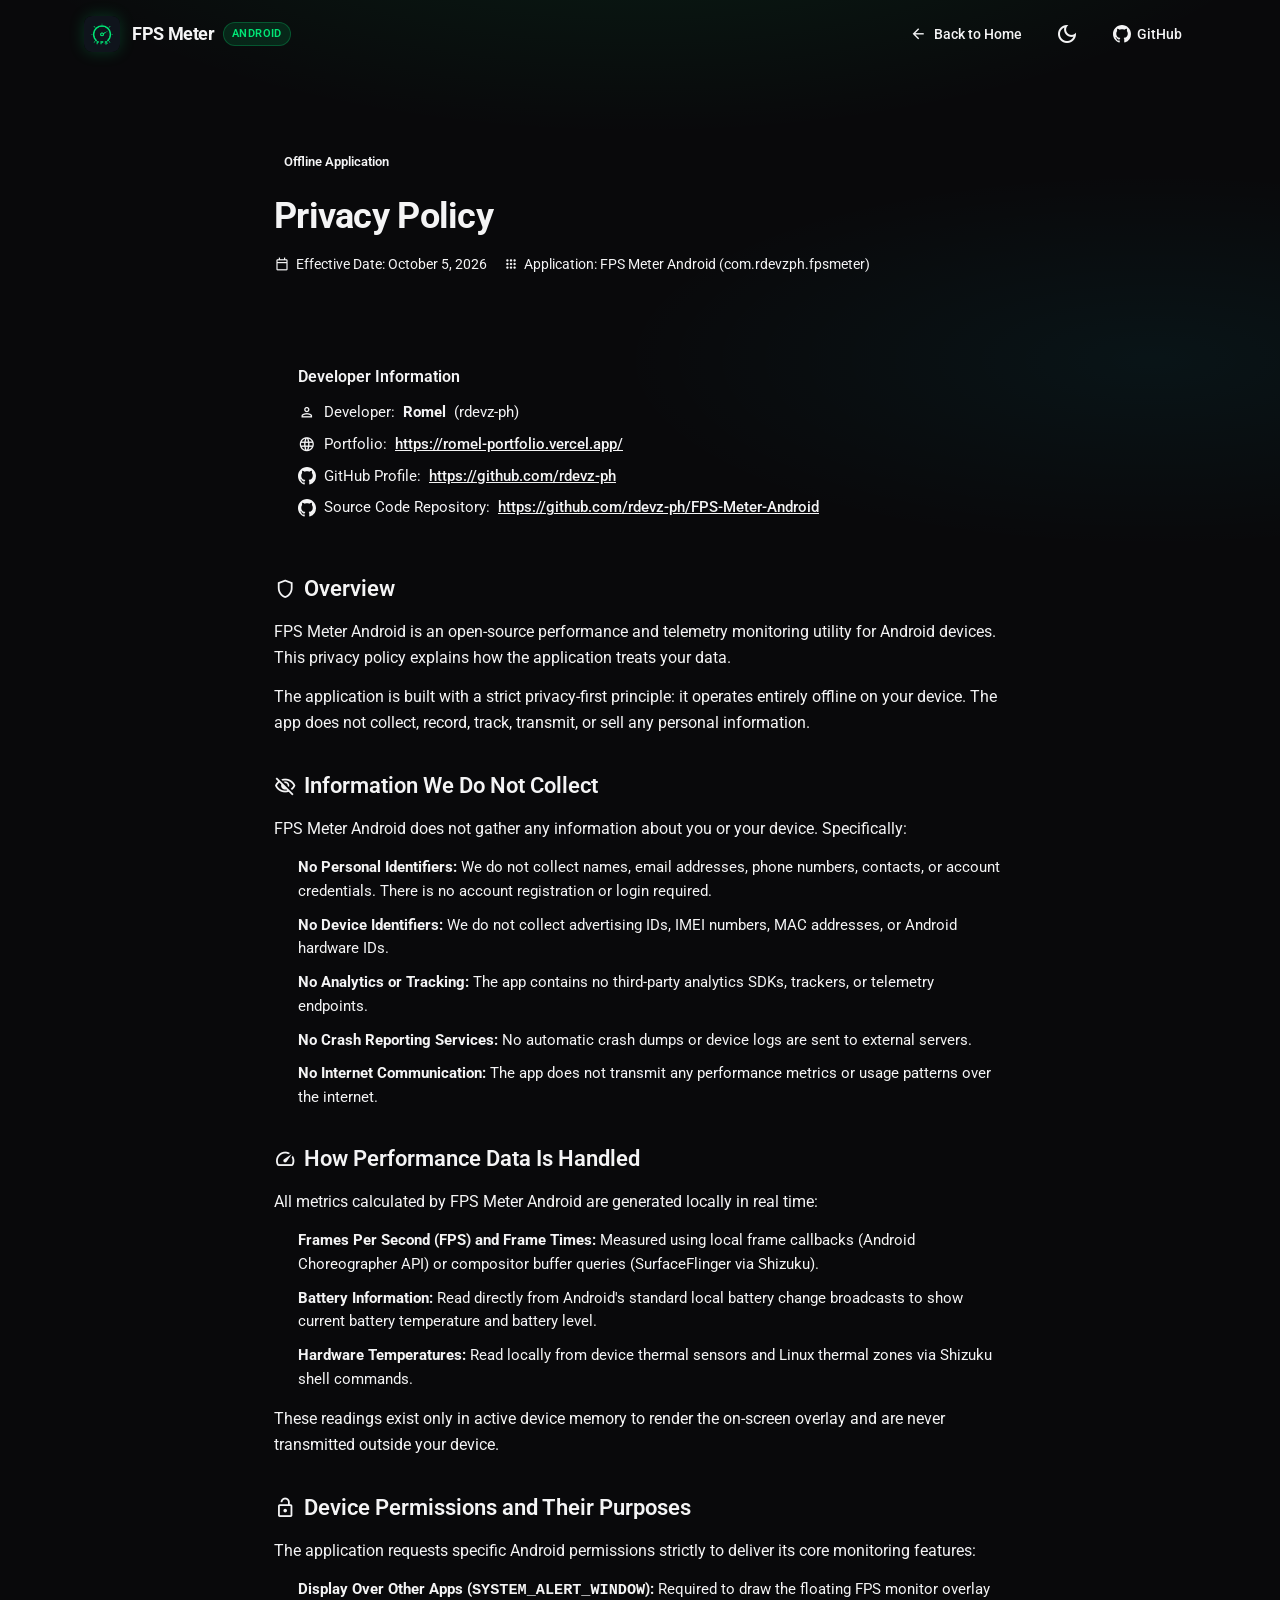
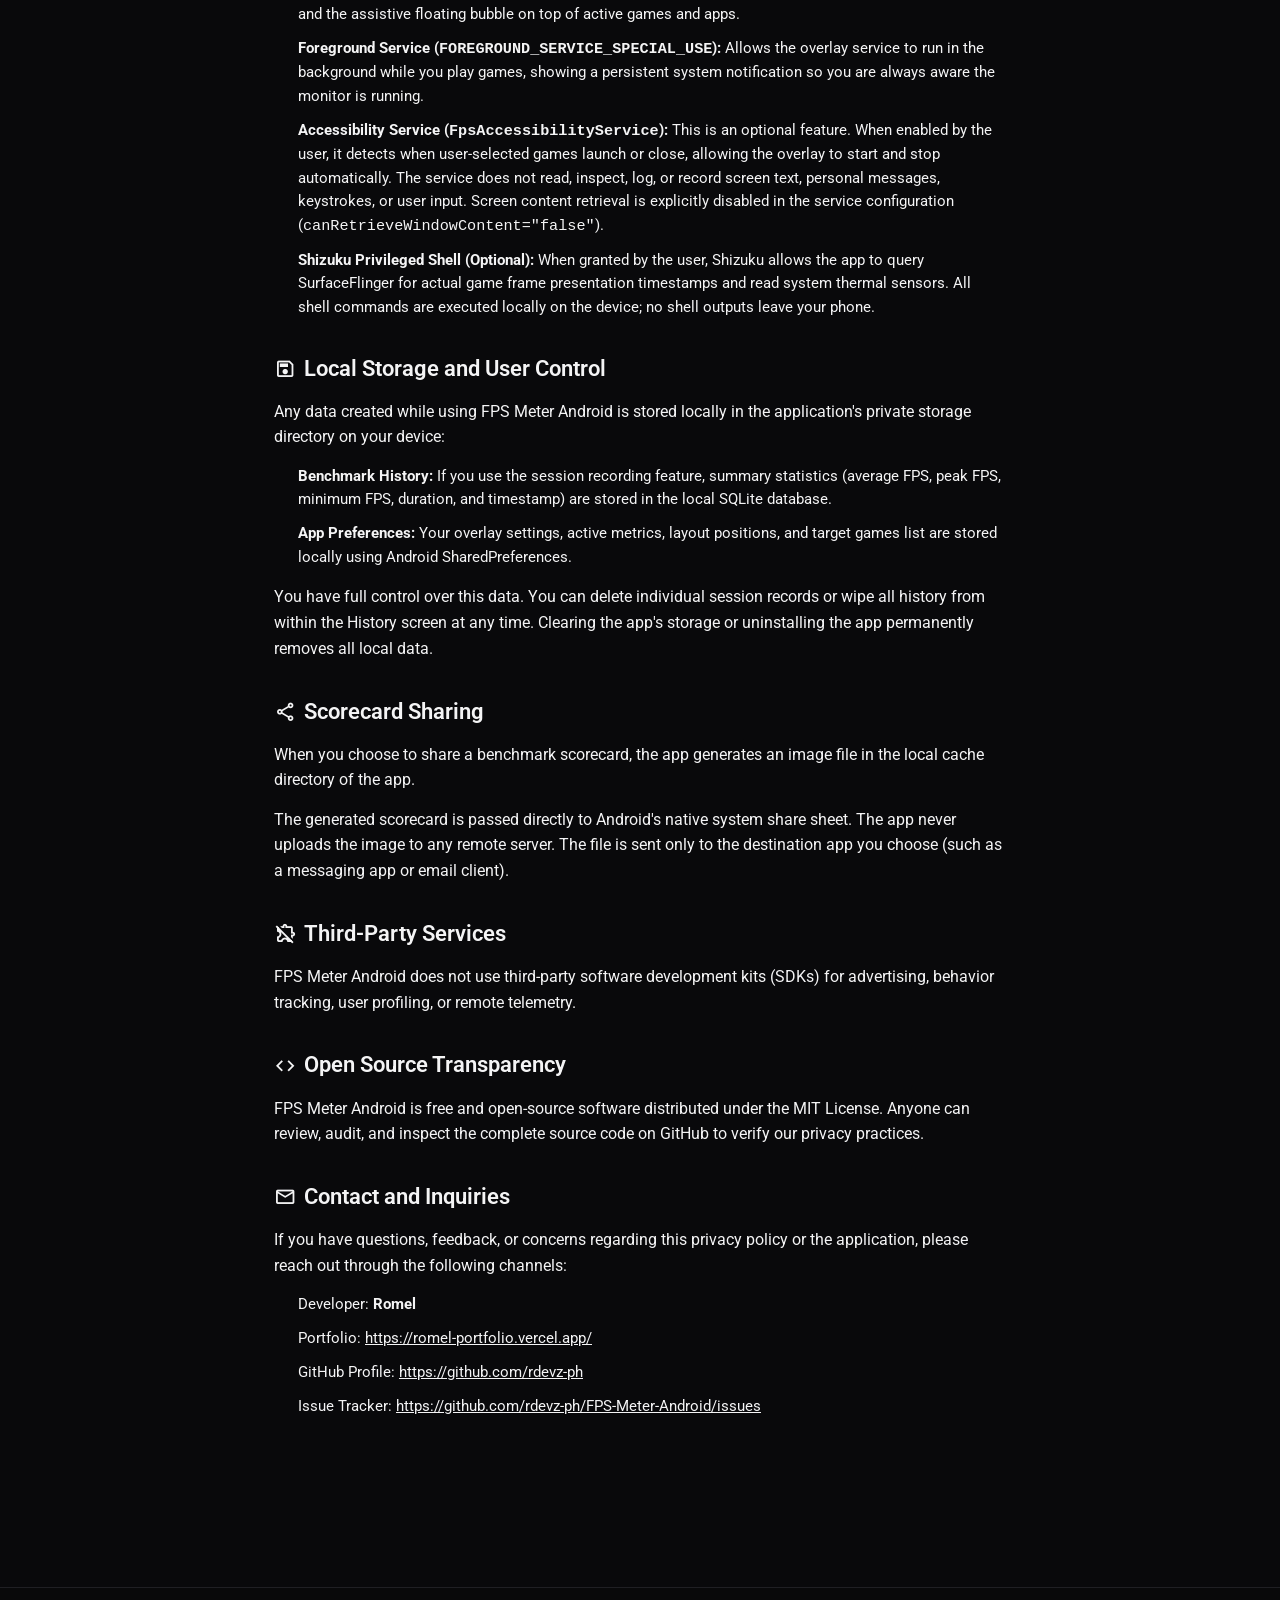
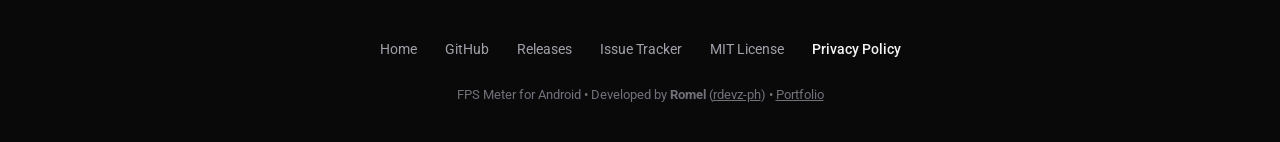
==== docs/privacy.html @ 216eb482 "docs: add privacy policy page on website and link to readme" ====
<!DOCTYPE html>
<html lang="en" data-theme="dark">

<head>
  <meta charset="UTF-8">
  <meta name="viewport" content="width=device-width, initial-scale=1.0">
  <title>Privacy Policy - FPS Meter for Android</title>

  <!-- SEO & Social Meta -->
  <meta name="description"
    content="Privacy Policy for FPS Meter Android. 100% offline, zero data collection, zero analytics, and zero tracking.">
  <meta name="keywords"
    content="FPS Meter, Android, Privacy Policy, Offline, Open Source, Shizuku">
  <meta name="author" content="Romel (rdevz-ph)">

  <meta property="og:title" content="Privacy Policy - FPS Meter for Android">
  <meta property="og:description"
    content="Privacy Policy for FPS Meter Android. 100% offline, zero data collection, zero analytics, and zero tracking.">
  <meta property="og:image" content="assets/icon.png">
  <meta property="og:type" content="website">

  <!-- Favicon -->
  <link rel="icon" type="image/png" href="assets/icon.png">
  <link rel="apple-touch-icon" href="assets/icon.png">

  <!-- Google Fonts: Roboto & JetBrains Mono -->
  <link rel="preconnect" href="https://fonts.googleapis.com">
  <link rel="preconnect" href="https://fonts.gstatic.com" crossorigin>
  <link
    href="https://fonts.googleapis.com/css2?family=Roboto:wght@400;500;700&family=JetBrains+Mono:wght@500;600&display=swap"
    rel="stylesheet">

  <!-- Material Symbols Outlined -->
  <link
    href="https://fonts.googleapis.com/css2?family=Material+Symbols+Outlined:opsz,wght,FILL,GRAD@20..48,100..700,0..1,-50..200"
    rel="stylesheet">

  <link rel="stylesheet" href="style.css">

  <style>
    .policy-container {
      max-width: 860px;
      margin: 0 auto;
      padding: 2.5rem 1.5rem 5rem;
    }

    .policy-card {
      background-color: var(--md-sys-color-surface-container);
      border: 1px solid var(--md-sys-color-outline-variant);
      border-radius: var(--md-sys-shape-corner-extra-large);
      padding: 2.5rem;
      margin-bottom: 2rem;
    }

    @media (max-width: 640px) {
      .policy-card {
        padding: 1.5rem;
      }
    }

    .policy-header {
      margin-bottom: 2.5rem;
      border-bottom: 1px solid var(--md-sys-color-outline-variant);
      padding-bottom: 1.75rem;
    }

    .policy-title {
      font-size: 2.25rem;
      font-weight: 700;
      color: var(--md-sys-color-on-surface);
      margin-bottom: 0.5rem;
      letter-spacing: -0.02em;
    }

    .policy-meta {
      display: flex;
      flex-wrap: wrap;
      gap: 1rem;
      font-size: 0.875rem;
      color: var(--md-sys-color-on-surface-variant);
    }

    .policy-meta span {
      display: inline-flex;
      align-items: center;
      gap: 0.35rem;
    }

    .dev-box {
      background-color: var(--md-sys-color-surface-container-high);
      border: 1px solid var(--md-sys-color-outline-variant);
      border-radius: var(--md-sys-shape-corner-large);
      padding: 1.25rem 1.5rem;
      margin: 1.5rem 0 2rem;
    }

    .dev-box h3 {
      font-size: 1rem;
      font-weight: 600;
      color: var(--md-sys-color-primary);
      margin-bottom: 0.75rem;
    }

    .dev-box-list {
      list-style: none;
      padding: 0;
      margin: 0;
      display: flex;
      flex-direction: column;
      gap: 0.5rem;
      font-size: 0.925rem;
    }

    .dev-box-list li {
      display: flex;
      align-items: center;
      gap: 0.5rem;
      color: var(--md-sys-color-on-surface);
    }

    .dev-box-list a {
      color: var(--md-sys-color-primary);
      text-decoration: underline;
      font-weight: 500;
      transition: opacity 0.2s ease;
    }

    .dev-box-list a:hover {
      opacity: 0.8;
    }

    .policy-section {
      margin-bottom: 2rem;
    }

    .policy-section:last-child {
      margin-bottom: 0;
    }

    .policy-section h2 {
      font-size: 1.35rem;
      font-weight: 600;
      color: var(--md-sys-color-on-surface);
      margin-bottom: 0.85rem;
      display: flex;
      align-items: center;
      gap: 0.5rem;
    }

    .policy-section h2 .material-symbols-outlined {
      color: var(--md-sys-color-primary);
      font-size: 1.4rem;
    }

    .policy-section p {
      font-size: 0.975rem;
      color: var(--md-sys-color-on-surface-variant);
      line-height: 1.65;
      margin-bottom: 0.85rem;
    }

    .policy-section ul {
      list-style: none;
      padding-left: 0;
      margin: 0.75rem 0 1rem;
      display: flex;
      flex-direction: column;
      gap: 0.65rem;
    }

    .policy-section ul li {
      position: relative;
      padding-left: 1.5rem;
      font-size: 0.95rem;
      color: var(--md-sys-color-on-surface-variant);
      line-height: 1.55;
    }

    .policy-section ul li::before {
      content: "";
      position: absolute;
      left: 0.35rem;
      top: 0.55rem;
      width: 6px;
      height: 6px;
      border-radius: 50%;
      background-color: var(--md-sys-color-primary);
    }

    .policy-section strong {
      color: var(--md-sys-color-on-surface);
    }

    .policy-badge {
      display: inline-block;
      padding: 0.2rem 0.6rem;
      font-size: 0.8rem;
      font-weight: 600;
      border-radius: var(--md-sys-shape-corner-small);
      background-color: var(--md-sys-color-primary-container);
      color: var(--md-sys-color-on-primary-container);
      margin-bottom: 0.75rem;
    }

    .nav-btn-link {
      display: inline-flex;
      align-items: center;
      gap: 0.4rem;
      color: var(--md-sys-color-on-surface);
      font-size: 0.875rem;
      font-weight: 500;
      text-decoration: none;
      padding: 0.5rem 0.85rem;
      border-radius: var(--md-sys-shape-corner-full);
      background-color: var(--md-sys-color-surface-container-high);
      border: 1px solid var(--md-sys-color-outline-variant);
      transition: background-color 0.2s ease, color 0.2s ease;
    }

    .nav-btn-link:hover {
      background-color: var(--md-sys-color-surface-container-highest);
      color: var(--md-sys-color-primary);
    }
  </style>
</head>

<body>

  <!-- Top App Bar -->
  <header class="m3-top-app-bar">
    <div class="container header-content">
      <a href="index.html" class="brand-link">
        <img src="assets/icon.png" alt="FPS Meter Icon" class="brand-icon">
        <div class="brand-title">
          FPS Meter
          <span class="brand-badge">Android</span>
        </div>
      </a>

      <!-- Quick Action Buttons -->
      <div class="nav-actions">
        <a href="index.html" class="nav-btn-link">
          <span class="material-symbols-outlined" style="font-size: 1.15rem;">arrow_back</span>
          <span>Back to Home</span>
        </a>

        <!-- Theme Switcher -->
        <button id="theme-toggle-btn" class="icon-btn" aria-label="Toggle Theme" title="Theme (Dark / AMOLED / Light)"
          style="background: transparent; border: none; cursor: pointer; color: var(--md-sys-color-on-surface); display: flex; align-items: center; padding: 0.5rem; border-radius: 50%;">
          <span class="material-symbols-outlined" id="theme-icon">dark_mode</span>
        </button>

        <a href="https://github.com/rdevz-ph/FPS-Meter-Android" target="_blank" rel="noopener noreferrer" class="nav-btn-link">
          <svg viewBox="0 0 24 24" width="18" height="18" fill="currentColor" aria-hidden="true">
            <path d="M12 0C5.37 0 0 5.37 0 12c0 5.31 3.435 9.795 8.205 11.385.6.105.825-.255.825-.57 0-.285-.015-1.23-.015-2.235-3.015.555-3.795-.735-4.035-1.41-.135-.345-.72-1.41-1.23-1.695-.42-.225-1.02-.78-.015-.795.945-.015 1.62.87 1.845 1.23 1.08 1.815 2.805 1.305 3.495.99.105-.78.42-1.305.765-1.605-2.67-.3-5.46-1.335-5.46-5.925 0-1.305.465-2.385 1.23-3.225-.12-.3-.54-1.53.12-3.18 0 0 1.005-.315 3.3 1.23.96-.27 1.98-.405 3-.405s2.04.135 3 .405c2.295-1.56 3.3-1.23 3.3-1.23.66 1.65.24 2.88.12 3.18.765.84 1.23 1.905 1.23 3.225 0 4.605-2.805 5.625-5.475 5.925.435.375.81 1.095.81 2.22 0 1.605-.015 2.895-.015 3.3 0 .315.225.69.825.57A12.02 12.02 0 0 0 24 12c0-6.63-5.37-12-12-12z"/>
          </svg>
          <span>GitHub</span>
        </a>
      </div>
    </div>
  </header>

  <!-- Main Content -->
  <main class="policy-container">
    <article class="policy-card">
      <div class="policy-header">
        <span class="policy-badge">Offline Application</span>
        <h1 class="policy-title">Privacy Policy</h1>
        <div class="policy-meta">
          <span>
            <span class="material-symbols-outlined" style="font-size: 1rem;">calendar_today</span>
            Effective Date: October 5, 2026
          </span>
          <span>
            <span class="material-symbols-outlined" style="font-size: 1rem;">apps</span>
            Application: FPS Meter Android (com.rdevzph.fpsmeter)
          </span>
        </div>
      </div>

      <!-- Developer Information Box -->
      <div class="dev-box">
        <h3>Developer Information</h3>
        <ul class="dev-box-list">
          <li>
            <span class="material-symbols-outlined" style="font-size: 1.1rem; color: var(--md-sys-color-primary);">person</span>
            Developer: <strong>Romel</strong> (rdevz-ph)
          </li>
          <li>
            <span class="material-symbols-outlined" style="font-size: 1.1rem; color: var(--md-sys-color-primary);">language</span>
            Portfolio: <a href="https://romel-portfolio.vercel.app/" target="_blank" rel="noopener noreferrer">https://romel-portfolio.vercel.app/</a>
          </li>
          <li>
            <svg viewBox="0 0 24 24" width="18" height="18" fill="currentColor" aria-hidden="true" style="color: var(--md-sys-color-primary); flex-shrink: 0;">
              <path d="M12 0C5.37 0 0 5.37 0 12c0 5.31 3.435 9.795 8.205 11.385.6.105.825-.255.825-.57 0-.285-.015-1.23-.015-2.235-3.015.555-3.795-.735-4.035-1.41-.135-.345-.72-1.41-1.23-1.695-.42-.225-1.02-.78-.015-.795.945-.015 1.62.87 1.845 1.23 1.08 1.815 2.805 1.305 3.495.99.105-.78.42-1.305.765-1.605-2.67-.3-5.46-1.335-5.46-5.925 0-1.305.465-2.385 1.23-3.225-.12-.3-.54-1.53.12-3.18 0 0 1.005-.315 3.3 1.23.96-.27 1.98-.405 3-.405s2.04.135 3 .405c2.295-1.56 3.3-1.23 3.3-1.23.66 1.65.24 2.88.12 3.18.765.84 1.23 1.905 1.23 3.225 0 4.605-2.805 5.625-5.475 5.925.435.375.81 1.095.81 2.22 0 1.605-.015 2.895-.015 3.3 0 .315.225.69.825.57A12.02 12.02 0 0 0 24 12c0-6.63-5.37-12-12-12z"/>
            </svg>
            GitHub Profile: <a href="https://github.com/rdevz-ph" target="_blank" rel="noopener noreferrer">https://github.com/rdevz-ph</a>
          </li>
          <li>
            <svg viewBox="0 0 24 24" width="18" height="18" fill="currentColor" aria-hidden="true" style="color: var(--md-sys-color-primary); flex-shrink: 0;">
              <path d="M12 0C5.37 0 0 5.37 0 12c0 5.31 3.435 9.795 8.205 11.385.6.105.825-.255.825-.57 0-.285-.015-1.23-.015-2.235-3.015.555-3.795-.735-4.035-1.41-.135-.345-.72-1.41-1.23-1.695-.42-.225-1.02-.78-.015-.795.945-.015 1.62.87 1.845 1.23 1.08 1.815 2.805 1.305 3.495.99.105-.78.42-1.305.765-1.605-2.67-.3-5.46-1.335-5.46-5.925 0-1.305.465-2.385 1.23-3.225-.12-.3-.54-1.53.12-3.18 0 0 1.005-.315 3.3 1.23.96-.27 1.98-.405 3-.405s2.04.135 3 .405c2.295-1.56 3.3-1.23 3.3-1.23.66 1.65.24 2.88.12 3.18.765.84 1.23 1.905 1.23 3.225 0 4.605-2.805 5.625-5.475 5.925.435.375.81 1.095.81 2.22 0 1.605-.015 2.895-.015 3.3 0 .315.225.69.825.57A12.02 12.02 0 0 0 24 12c0-6.63-5.37-12-12-12z"/>
            </svg>
            Source Code Repository: <a href="https://github.com/rdevz-ph/FPS-Meter-Android" target="_blank" rel="noopener noreferrer">https://github.com/rdevz-ph/FPS-Meter-Android</a>
          </li>
        </ul>
      </div>

      <!-- Section 1: Overview -->
      <section class="policy-section">
        <h2>
          <span class="material-symbols-outlined">shield</span>
          Overview
        </h2>
        <p>
          FPS Meter Android is an open-source performance and telemetry monitoring utility for Android devices. This privacy policy explains how the application treats your data.
        </p>
        <p>
          The application is built with a strict privacy-first principle: it operates entirely offline on your device. The app does not collect, record, track, transmit, or sell any personal information.
        </p>
      </section>

      <!-- Section 2: Zero Data Collection -->
      <section class="policy-section">
        <h2>
          <span class="material-symbols-outlined">visibility_off</span>
          Information We Do Not Collect
        </h2>
        <p>
          FPS Meter Android does not gather any information about you or your device. Specifically:
        </p>
        <ul>
          <li><strong>No Personal Identifiers:</strong> We do not collect names, email addresses, phone numbers, contacts, or account credentials. There is no account registration or login required.</li>
          <li><strong>No Device Identifiers:</strong> We do not collect advertising IDs, IMEI numbers, MAC addresses, or Android hardware IDs.</li>
          <li><strong>No Analytics or Tracking:</strong> The app contains no third-party analytics SDKs, trackers, or telemetry endpoints.</li>
          <li><strong>No Crash Reporting Services:</strong> No automatic crash dumps or device logs are sent to external servers.</li>
          <li><strong>No Internet Communication:</strong> The app does not transmit any performance metrics or usage patterns over the internet.</li>
        </ul>
      </section>

      <!-- Section 3: Telemetry Processing -->
      <section class="policy-section">
        <h2>
          <span class="material-symbols-outlined">speed</span>
          How Performance Data Is Handled
        </h2>
        <p>
          All metrics calculated by FPS Meter Android are generated locally in real time:
        </p>
        <ul>
          <li><strong>Frames Per Second (FPS) and Frame Times:</strong> Measured using local frame callbacks (Android Choreographer API) or compositor buffer queries (SurfaceFlinger via Shizuku).</li>
          <li><strong>Battery Information:</strong> Read directly from Android's standard local battery change broadcasts to show current battery temperature and battery level.</li>
          <li><strong>Hardware Temperatures:</strong> Read locally from device thermal sensors and Linux thermal zones via Shizuku shell commands.</li>
        </ul>
        <p>
          These readings exist only in active device memory to render the on-screen overlay and are never transmitted outside your device.
        </p>
      </section>

      <!-- Section 4: Permissions -->
      <section class="policy-section">
        <h2>
          <span class="material-symbols-outlined">lock_open</span>
          Device Permissions and Their Purposes
        </h2>
        <p>
          The application requests specific Android permissions strictly to deliver its core monitoring features:
        </p>
        <ul>
          <li>
            <strong>Display Over Other Apps (<code>SYSTEM_ALERT_WINDOW</code>):</strong>
            Required to draw the floating FPS monitor overlay and the assistive floating bubble on top of active games and apps.
          </li>
          <li>
            <strong>Foreground Service (<code>FOREGROUND_SERVICE_SPECIAL_USE</code>):</strong>
            Allows the overlay service to run in the background while you play games, showing a persistent system notification so you are always aware the monitor is running.
          </li>
          <li>
            <strong>Accessibility Service (<code>FpsAccessibilityService</code>):</strong>
            This is an optional feature. When enabled by the user, it detects when user-selected games launch or close, allowing the overlay to start and stop automatically. The service does not read, inspect, log, or record screen text, personal messages, keystrokes, or user input. Screen content retrieval is explicitly disabled in the service configuration (<code>canRetrieveWindowContent="false"</code>).
          </li>
          <li>
            <strong>Shizuku Privileged Shell (Optional):</strong>
            When granted by the user, Shizuku allows the app to query SurfaceFlinger for actual game frame presentation timestamps and read system thermal sensors. All shell commands are executed locally on the device; no shell outputs leave your phone.
          </li>
        </ul>
      </section>

      <!-- Section 5: Local Storage -->
      <section class="policy-section">
        <h2>
          <span class="material-symbols-outlined">save</span>
          Local Storage and User Control
        </h2>
        <p>
          Any data created while using FPS Meter Android is stored locally in the application's private storage directory on your device:
        </p>
        <ul>
          <li><strong>Benchmark History:</strong> If you use the session recording feature, summary statistics (average FPS, peak FPS, minimum FPS, duration, and timestamp) are stored in the local SQLite database.</li>
          <li><strong>App Preferences:</strong> Your overlay settings, active metrics, layout positions, and target games list are stored locally using Android SharedPreferences.</li>
        </ul>
        <p>
          You have full control over this data. You can delete individual session records or wipe all history from within the History screen at any time. Clearing the app's storage or uninstalling the app permanently removes all local data.
        </p>
      </section>

      <!-- Section 6: Sharing Scorecards -->
      <section class="policy-section">
        <h2>
          <span class="material-symbols-outlined">share</span>
          Scorecard Sharing
        </h2>
        <p>
          When you choose to share a benchmark scorecard, the app generates an image file in the local cache directory of the app.
        </p>
        <p>
          The generated scorecard is passed directly to Android's native system share sheet. The app never uploads the image to any remote server. The file is sent only to the destination app you choose (such as a messaging app or email client).
        </p>
      </section>

      <!-- Section 7: Third-Party Services -->
      <section class="policy-section">
        <h2>
          <span class="material-symbols-outlined">extension_off</span>
          Third-Party Services
        </h2>
        <p>
          FPS Meter Android does not use third-party software development kits (SDKs) for advertising, behavior tracking, user profiling, or remote telemetry.
        </p>
      </section>

      <!-- Section 8: Open Source Transparency -->
      <section class="policy-section">
        <h2>
          <span class="material-symbols-outlined">code</span>
          Open Source Transparency
        </h2>
        <p>
          FPS Meter Android is free and open-source software distributed under the MIT License. Anyone can review, audit, and inspect the complete source code on GitHub to verify our privacy practices.
        </p>
      </section>

      <!-- Section 9: Contact -->
      <section class="policy-section">
        <h2>
          <span class="material-symbols-outlined">mail</span>
          Contact and Inquiries
        </h2>
        <p>
          If you have questions, feedback, or concerns regarding this privacy policy or the application, please reach out through the following channels:
        </p>
        <ul>
          <li>Developer: <strong>Romel</strong></li>
          <li>Portfolio: <a href="https://romel-portfolio.vercel.app/" target="_blank" rel="noopener noreferrer" style="color: var(--md-sys-color-primary); text-decoration: underline;">https://romel-portfolio.vercel.app/</a></li>
          <li>GitHub Profile: <a href="https://github.com/rdevz-ph" target="_blank" rel="noopener noreferrer" style="color: var(--md-sys-color-primary); text-decoration: underline;">https://github.com/rdevz-ph</a></li>
          <li>Issue Tracker: <a href="https://github.com/rdevz-ph/FPS-Meter-Android/issues" target="_blank" rel="noopener noreferrer" style="color: var(--md-sys-color-primary); text-decoration: underline;">https://github.com/rdevz-ph/FPS-Meter-Android/issues</a></li>
        </ul>
      </section>
    </article>
  </main>

  <!-- Footer -->
  <footer class="footer">
    <div class="container footer-content">
      <ul class="footer-links">
        <li><a href="index.html" class="footer-link">Home</a></li>
        <li><a href="https://github.com/rdevz-ph/FPS-Meter-Android" target="_blank" rel="noopener noreferrer" class="footer-link">GitHub</a></li>
        <li><a href="https://github.com/rdevz-ph/FPS-Meter-Android/releases" target="_blank" rel="noopener noreferrer" class="footer-link">Releases</a></li>
        <li><a href="https://github.com/rdevz-ph/FPS-Meter-Android/issues" target="_blank" rel="noopener noreferrer" class="footer-link">Issue Tracker</a></li>
        <li><a href="https://github.com/rdevz-ph/FPS-Meter-Android/blob/main/LICENSE" target="_blank" rel="noopener noreferrer" class="footer-link">MIT License</a></li>
        <li><a href="privacy.html" class="footer-link" style="color: var(--md-sys-color-primary); font-weight: 500;">Privacy Policy</a></li>
      </ul>

      <p class="footer-meta">
        FPS Meter for Android • Developed by <strong>Romel</strong> (<a href="https://github.com/rdevz-ph" target="_blank" rel="noopener noreferrer" style="color: inherit; text-decoration: underline;">rdevz-ph</a>) • <a href="https://romel-portfolio.vercel.app/" target="_blank" rel="noopener noreferrer" style="color: inherit; text-decoration: underline;">Portfolio</a>
      </p>
    </div>
  </footer>

  <!-- Theme Script -->
  <script>
    const THEMES = ['dark', 'amoled', 'light'];
    const THEME_ICONS = {
      'dark': 'dark_mode',
      'amoled': 'contrast',
      'light': 'light_mode'
    };
    const THEME_TITLES = {
      'dark': 'Theme: Dark (Default) - Click to switch to AMOLED Black',
      'amoled': 'Theme: AMOLED Black - Click to switch to Light',
      'light': 'Theme: Light - Click to switch to Dark'
    };

    const themeToggleBtn = document.getElementById('theme-toggle-btn');
    const themeIcon = document.getElementById('theme-icon');

    function applyTheme(themeName) {
      if (!THEMES.includes(themeName)) themeName = 'dark';
      document.documentElement.setAttribute('data-theme', themeName);
      if (themeIcon) themeIcon.textContent = THEME_ICONS[themeName] || 'dark_mode';
      if (themeToggleBtn) themeToggleBtn.title = THEME_TITLES[themeName] || 'Toggle Theme';
      try {
        localStorage.setItem('fpsmeter_theme', themeName);
      } catch (_) {}
    }

    const savedTheme = (() => {
      try {
        return localStorage.getItem('fpsmeter_theme');
      } catch (_) {
        return null;
      }
    })();

    if (savedTheme && THEMES.includes(savedTheme)) {
      applyTheme(savedTheme);
    } else {
      applyTheme('dark');
    }

    if (themeToggleBtn) {
      themeToggleBtn.addEventListener('click', () => {
        const current = document.documentElement.getAttribute('data-theme') || 'dark';
        const nextIdx = (THEMES.indexOf(current) + 1) % THEMES.length;
        applyTheme(THEMES[nextIdx]);
      });
    }
  </script>
</body>

</html>
---- docs/style.css ----
/* ==========================================================================
   FPS Meter - App Store Showcase (shadcn/ui Dark Theme Design System)
   ========================================================================== */

:root {
  /* shadcn/ui zinc dark tokens */
  --background: #09090b;
  --foreground: #f4f4f5;
  --card: #121215;
  --card-foreground: #f4f4f5;
  --card-hover: #18181b;
  --popover: #121215;
  --popover-foreground: #f4f4f5;
  
  /* Brand Accent: High-Tech Neon Mint / Cyan (FPS Meter brand) */
  --primary: #00e676;
  --primary-hover: #00c853;
  --primary-foreground: #09090b;
  --primary-glow: rgba(0, 230, 118, 0.25);
  
  --cyan-accent: #00e5ff;
  --cyan-glow: rgba(0, 229, 255, 0.2);

  --secondary: #27272a;
  --secondary-hover: #3f3f46;
  --secondary-foreground: #f4f4f5;

  --muted: #1c1c20;
  --muted-foreground: #a1a1aa;
  
  --accent: #27272a;
  --accent-foreground: #fafafa;

  --border: #27272a;
  --border-subtle: #1f1f23;
  --ring: #00e676;

  --radius-sm: 0.375rem;
  --radius-md: 0.5rem;
  --radius-lg: 0.75rem;
  --radius-xl: 1rem;
  --radius-2xl: 1.25rem;
  --radius-full: 9999px;

  --font-sans: 'Inter', -apple-system, BlinkMacSystemFont, 'Segoe UI', Roboto, Oxygen, Ubuntu, Cantarell, sans-serif;
  --font-mono: 'JetBrains Mono', 'Fira Code', Menlo, Monaco, Consolas, monospace;
}

/* Reset & Base */
*, *::before, *::after {
  box-sizing: border-box;
  margin: 0;
  padding: 0;
}

html {
  font-family: var(--font-sans);
  color-scheme: dark;
  background-color: var(--background);
  color: var(--foreground);
  scroll-behavior: smooth;
  -webkit-font-smoothing: antialiased;
  -moz-osx-font-smoothing: grayscale;
}

body {
  min-height: 100vh;
  display: flex;
  flex-direction: column;
  background-color: var(--background);
  background-image: 
    radial-gradient(ellipse 80% 50% at 50% -20%, rgba(0, 230, 118, 0.12), transparent 70%),
    radial-gradient(ellipse 60% 30% at 90% 40%, rgba(0, 229, 255, 0.05), transparent 70%);
  background-attachment: fixed;
  overflow-x: hidden;
  line-height: 1.6;
}

a {
  color: inherit;
  text-decoration: none;
}

button {
  font-family: inherit;
  cursor: pointer;
  border: none;
  background: none;
}

/* Container */
.container {
  width: 100%;
  max-width: 1160px;
  margin: 0 auto;
  padding: 0 1.5rem;
  min-width: 0;
}

header, main, section, footer {
  width: 100%;
  min-width: 0;
  max-width: 100%;
}

/* Header & Sticky Nav */
.header {
  position: sticky;
  top: 0;
  z-index: 50;
  width: 100%;
  backdrop-filter: blur(16px);
  -webkit-backdrop-filter: blur(16px);
  background-color: rgba(9, 9, 11, 0.8);
  border-bottom: 1px solid var(--border-subtle);
  transition: border-color 0.2s ease, background-color 0.2s ease;
}

.header-content {
  display: flex;
  align-items: center;
  justify-content: space-between;
  height: 4.25rem;
}

.brand-link {
  display: flex;
  align-items: center;
  gap: 0.75rem;
}

.brand-icon {
  width: 2.25rem;
  height: 2.25rem;
  border-radius: var(--radius-md);
  object-fit: cover;
  box-shadow: 0 0 16px rgba(0, 230, 118, 0.2);
}

.brand-title {
  font-size: 1.125rem;
  font-weight: 700;
  letter-spacing: -0.02em;
  display: flex;
  align-items: center;
  gap: 0.5rem;
  white-space: nowrap;
}

.brand-badge {
  font-size: 0.6875rem;
  font-weight: 600;
  text-transform: uppercase;
  letter-spacing: 0.04em;
  padding: 0.125rem 0.5rem;
  background-color: rgba(0, 230, 118, 0.12);
  color: var(--primary);
  border: 1px solid rgba(0, 230, 118, 0.25);
  border-radius: var(--radius-full);
}

.nav-links {
  display: flex;
  align-items: center;
  gap: 1.75rem;
  list-style: none;
}

.nav-link {
  position: relative;
  font-size: 0.875rem;
  font-weight: 500;
  color: var(--muted-foreground);
  padding: 0.35rem 0;
  display: inline-flex;
  align-items: center;
  transition: color 0.2s ease;
}

.nav-link:hover {
  color: var(--foreground);
}

.nav-link.active {
  color: #ffffff;
  font-weight: 600;
}

.nav-link::after {
  content: '';
  position: absolute;
  bottom: -4px;
  left: 0;
  width: 100%;
  height: 2px;
  background-color: var(--primary);
  border-radius: var(--radius-full);
  box-shadow: 0 0 10px rgba(0, 230, 118, 0.7);
  transform: scaleX(0);
  transform-origin: center;
  transition: transform 0.25s cubic-bezier(0.16, 1, 0.3, 1), opacity 0.2s ease;
  opacity: 0;
}

.nav-link.active::after {
  transform: scaleX(1);
  opacity: 1;
}

.nav-link:hover::after {
  transform: scaleX(0.7);
  opacity: 0.4;
}

.nav-actions {
  display: flex;
  align-items: center;
  gap: 0.75rem;
}

/* shadcn UI Buttons */
.btn {
  display: inline-flex;
  align-items: center;
  justify-content: center;
  gap: 0.5rem;
  font-size: 0.875rem;
  font-weight: 600;
  padding: 0.55rem 1.15rem;
  border-radius: var(--radius-lg);
  transition: all 0.2s cubic-bezier(0.16, 1, 0.3, 1);
  white-space: nowrap;
}

.btn svg {
  width: 1.125rem;
  height: 1.125rem;
  flex-shrink: 0;
}

.btn-primary {
  background-color: var(--primary);
  color: var(--primary-foreground);
  box-shadow: 0 1px 2px rgba(0, 0, 0, 0.3), 0 0 20px var(--primary-glow);
}

.btn-primary:hover {
  background-color: var(--primary-hover);
  transform: translateY(-1px);
  box-shadow: 0 4px 24px rgba(0, 230, 118, 0.4);
}

.btn-primary:active {
  transform: translateY(0);
}

.btn-outline {
  background-color: transparent;
  color: var(--foreground);
  border: 1px solid var(--border);
}

.btn-outline:hover {
  background-color: var(--secondary);
  border-color: var(--secondary-hover);
  color: var(--foreground);
}

.btn-secondary {
  background-color: var(--secondary);
  color: var(--secondary-foreground);
  border: 1px solid rgba(255, 255, 255, 0.06);
}

.btn-secondary:hover {
  background-color: var(--secondary-hover);
}

.btn-lg {
  padding: 0.75rem 1.6rem;
  font-size: 0.95rem;
  border-radius: var(--radius-xl);
}

/* Hero Section (App Store Style Card) */
.hero-section {
  padding: 3.5rem 0 2.5rem;
  scroll-margin-top: 5rem;
}

.hero-card {
  background: linear-gradient(180deg, rgba(24, 24, 27, 0.6) 0%, rgba(18, 18, 21, 0.8) 100%);
  border: 1px solid var(--border);
  border-radius: var(--radius-2xl);
  padding: 2.5rem;
  backdrop-filter: blur(12px);
  box-shadow: 0 20px 40px -15px rgba(0, 0, 0, 0.5);
  position: relative;
  overflow: hidden;
}

.hero-card::before {
  content: '';
  position: absolute;
  top: 0;
  left: 0;
  right: 0;
  height: 1px;
  background: linear-gradient(90deg, transparent, rgba(0, 230, 118, 0.4), transparent);
}

.hero-top {
  display: flex;
  gap: 2rem;
  align-items: flex-start;
}

.app-icon-wrapper {
  position: relative;
  flex-shrink: 0;
}

.app-icon {
  width: 7.5rem;
  height: 7.5rem;
  border-radius: 1.75rem;
  object-fit: cover;
  background-color: #0f141c;
  border: 2px solid rgba(255, 255, 255, 0.1);
  box-shadow: 0 12px 32px -4px rgba(0, 0, 0, 0.7), 0 0 32px var(--primary-glow);
  transition: transform 0.3s ease, box-shadow 0.3s ease;
}

.app-icon:hover {
  transform: translateY(-2px) scale(1.02);
  box-shadow: 0 16px 40px -4px rgba(0, 0, 0, 0.8), 0 0 40px rgba(0, 230, 118, 0.35);
}

.hero-info {
  flex: 1;
}

.app-title-row {
  display: flex;
  align-items: center;
  flex-wrap: wrap;
  gap: 0.75rem;
  margin-bottom: 0.35rem;
}

.app-name {
  font-size: 2.25rem;
  font-weight: 800;
  letter-spacing: -0.03em;
  color: var(--foreground);
}

.app-version-chip {
  display: inline-flex;
  align-items: center;
  gap: 0.25rem;
  font-size: 0.75rem;
  font-weight: 600;
  padding: 0.2rem 0.65rem;
  background: rgba(0, 230, 118, 0.12);
  color: var(--primary);
  border: 1px solid rgba(0, 230, 118, 0.3);
  border-radius: var(--radius-full);
}

.app-developer {
  font-size: 0.9375rem;
  font-weight: 500;
  color: var(--muted-foreground);
  display: flex;
  align-items: center;
  gap: 0.35rem;
  margin-bottom: 0.85rem;
}

.verified-icon {
  width: 1.05rem;
  height: 1.05rem;
  flex-shrink: 0;
  display: inline-block;
  vertical-align: middle;
}

.app-summary {
  font-size: 1.05rem;
  color: #d4d4d8;
  max-width: 650px;
  line-height: 1.55;
  margin-bottom: 1.5rem;
}

.badge-row {
  display: flex;
  flex-wrap: wrap;
  gap: 0.5rem;
  margin-bottom: 1.75rem;
}

.feature-pill {
  font-size: 0.75rem;
  font-weight: 500;
  color: #d4d4d8;
  background-color: var(--secondary);
  border: 1px solid var(--border);
  padding: 0.25rem 0.75rem;
  border-radius: var(--radius-full);
  display: inline-flex;
  align-items: center;
  gap: 0.35rem;
}

.feature-pill svg {
  width: 0.85rem;
  height: 0.85rem;
  color: var(--primary);
}

.hero-actions {
  display: flex;
  flex-wrap: wrap;
  gap: 0.85rem;
  align-items: center;
}

.download-note {
  display: flex;
  align-items: center;
  gap: 0.45rem;
  font-size: 0.8125rem;
  color: var(--muted-foreground);
  margin-top: 0.85rem;
}

.download-note svg {
  flex-shrink: 0;
  color: var(--primary);
}

.download-note a {
  color: var(--primary);
  text-decoration: underline;
  text-underline-offset: 3px;
  transition: color 0.15s ease;
}

.download-note a:hover {
  color: #fff;
}

.feature-pill.downloads-pill {
  text-decoration: none;
  cursor: pointer;
  transition: all 0.2s ease;
}

.feature-pill.downloads-pill:hover {
  background-color: var(--card-hover);
  border-color: var(--primary);
  color: #fff;
  transform: translateY(-1px);
}

/* App Store Quick Stats Bar */
.stats-strip {
  display: grid;
  grid-template-columns: repeat(5, 1fr);
  gap: 1rem;
  margin-top: 2.25rem;
  padding-top: 1.75rem;
  border-top: 1px solid var(--border-subtle);
  text-align: center;
}

.stat-item {
  display: flex;
  flex-direction: column;
  gap: 0.2rem;
}

.stat-value {
  font-size: 1.15rem;
  font-weight: 700;
  color: var(--foreground);
  display: flex;
  align-items: center;
  justify-content: center;
  gap: 0.25rem;
}

.stat-label {
  font-size: 0.75rem;
  font-weight: 500;
  color: var(--muted-foreground);
  text-transform: uppercase;
  letter-spacing: 0.05em;
}

/* Screenshots Showcase */
.section {
  padding: 3rem 0;
  scroll-margin-top: 5rem;
}

.section-header {
  margin-bottom: 1.75rem;
  display: flex;
  align-items: flex-end;
  justify-content: space-between;
}

.section-title-wrap {
  display: flex;
  flex-direction: column;
  gap: 0.35rem;
}

.section-subtitle {
  font-size: 0.8125rem;
  font-weight: 600;
  text-transform: uppercase;
  letter-spacing: 0.06em;
  color: var(--primary);
}

.section-title {
  font-size: 1.75rem;
  font-weight: 700;
  letter-spacing: -0.02em;
  color: var(--foreground);
}

.gallery-nav {
  display: flex;
  gap: 0.5rem;
}

.gallery-btn {
  width: 2.25rem;
  height: 2.25rem;
  border-radius: var(--radius-full);
  border: 1px solid var(--border);
  background: var(--card);
  color: var(--foreground);
  display: flex;
  align-items: center;
  justify-content: center;
  transition: all 0.15s ease;
}

.gallery-btn:hover {
  background: var(--secondary);
  border-color: var(--secondary-hover);
}

.screenshots-scroll {
  display: flex;
  align-items: flex-start;
  gap: 1.25rem;
  overflow-x: auto;
  scroll-snap-type: x mandatory;
  padding-bottom: 1.25rem;
  scrollbar-width: thin;
  scrollbar-color: var(--secondary) transparent;
}

.screenshots-scroll::-webkit-scrollbar {
  height: 6px;
}

.screenshots-scroll::-webkit-scrollbar-thumb {
  background-color: var(--secondary);
  border-radius: var(--radius-full);
}

.screenshot-card {
  flex: 0 0 auto;
  width: 240px;
  height: fit-content;
  align-self: flex-start;
  scroll-snap-align: start;
  border-radius: var(--radius-xl);
  overflow: hidden;
  background-color: var(--card);
  border: 1px solid var(--border);
  transition: transform 0.25s ease, border-color 0.25s ease, box-shadow 0.25s ease;
  cursor: pointer;
  position: relative;
}

.screenshot-card.landscape-card {
  width: 480px;
  height: fit-content;
  align-self: flex-start;
}

.screenshot-card:hover {
  transform: translateY(-4px);
  border-color: rgba(0, 230, 118, 0.4);
  box-shadow: 0 12px 30px -8px rgba(0, 0, 0, 0.7);
}

.screenshot-img {
  width: 100%;
  height: auto;
  display: block;
  object-fit: cover;
}

.screenshot-caption {
  padding: 0.75rem 1rem;
  background: var(--card);
  font-size: 0.8125rem;
  font-weight: 500;
  color: var(--muted-foreground);
  border-top: 1px solid var(--border-subtle);
  display: flex;
  align-items: center;
  justify-content: space-between;
}

.screenshot-caption span {
  white-space: nowrap;
  overflow: hidden;
  text-overflow: ellipsis;
}

/* Expandable Changelog Accordion Stack */
.changelogs-stack {
  display: flex;
  flex-direction: column;
  gap: 0.85rem;
}

.changelog-details {
  background: linear-gradient(180deg, rgba(24, 24, 27, 0.6) 0%, rgba(18, 18, 21, 0.7) 100%);
  border: 1px solid var(--border);
  border-radius: var(--radius-xl);
  overflow: hidden;
  transition: border-color 0.2s ease, background-color 0.2s ease, box-shadow 0.2s ease;
}

.changelog-details:hover {
  border-color: rgba(255, 255, 255, 0.15);
}

.changelog-details[open] {
  border-color: rgba(255, 255, 255, 0.18);
}

.changelog-details.is-latest {
  border-color: rgba(0, 230, 118, 0.3);
}

.changelog-details.is-latest[open] {
  border-color: rgba(0, 230, 118, 0.45);
  box-shadow: 0 4px 24px -6px rgba(0, 230, 118, 0.12);
}

.changelog-summary {
  display: flex;
  align-items: center;
  justify-content: space-between;
  padding: 1.25rem 1.75rem;
  cursor: pointer;
  user-select: none;
  list-style: none;
  transition: background-color 0.15s ease;
}

.changelog-summary::-webkit-details-marker {
  display: none;
}

.changelog-summary:hover {
  background-color: rgba(255, 255, 255, 0.02);
}

.changelog-summary-left {
  display: flex;
  align-items: center;
  gap: 0.85rem;
  flex-wrap: wrap;
}

.changelog-version-title {
  font-size: 1.15rem;
  font-weight: 700;
  color: var(--foreground);
}

.changelog-tag {
  font-size: 0.75rem;
  font-weight: 600;
  padding: 0.2rem 0.55rem;
  border-radius: var(--radius-full);
  background-color: rgba(0, 230, 118, 0.12);
  color: var(--primary);
  border: 1px solid rgba(0, 230, 118, 0.25);
}

.changelog-tag.prev {
  background-color: var(--secondary);
  color: var(--muted-foreground);
  border-color: var(--border);
}

.changelog-summary-right {
  display: flex;
  align-items: center;
  gap: 1rem;
}

.changelog-date {
  font-size: 0.8125rem;
  color: var(--muted-foreground);
}

.changelog-chevron {
  width: 1.25rem;
  height: 1.25rem;
  color: var(--muted-foreground);
  transition: transform 0.2s cubic-bezier(0.16, 1, 0.3, 1), color 0.15s ease;
  flex-shrink: 0;
}

.changelog-summary:hover .changelog-chevron {
  color: var(--foreground);
}

.changelog-details[open] .changelog-chevron {
  transform: rotate(180deg);
  color: var(--primary);
}

.changelog-body {
  padding: 0 1.75rem 1.75rem 1.75rem;
  border-top: 1px solid var(--border-subtle);
  padding-top: 1.25rem;
  margin-top: -0.25rem;
  animation: fadeInAccordion 0.2s ease-out;
}

@keyframes fadeInAccordion {
  from {
    opacity: 0;
    transform: translateY(-4px);
  }
  to {
    opacity: 1;
    transform: translateY(0);
  }
}

.changelog-list {
  list-style: none;
  display: flex;
  flex-direction: column;
  gap: 0.85rem;
}

.changelog-item {
  display: flex;
  gap: 0.75rem;
  align-items: flex-start;
  font-size: 0.9375rem;
  color: #d4d4d8;
  line-height: 1.5;
}

.changelog-bullet {
  margin-top: 0.35rem;
  width: 0.45rem;
  height: 0.45rem;
  border-radius: 50%;
  background-color: var(--primary);
  flex-shrink: 0;
  box-shadow: 0 0 8px var(--primary);
}

/* Features Grid */
.features-grid {
  display: grid;
  grid-template-columns: repeat(3, 1fr);
  gap: 1.25rem;
}

.feature-card {
  background: var(--card);
  border: 1px solid var(--border);
  border-radius: var(--radius-xl);
  padding: 1.75rem;
  transition: all 0.2s ease;
  position: relative;
  display: flex;
  flex-direction: column;
}

.feature-card:hover {
  background: var(--card-hover);
  border-color: rgba(255, 255, 255, 0.15);
  transform: translateY(-2px);
}

.feature-icon-box {
  width: 2.75rem;
  height: 2.75rem;
  border-radius: var(--radius-lg);
  background: rgba(0, 230, 118, 0.1);
  color: var(--primary);
  display: flex;
  align-items: center;
  justify-content: center;
  margin-bottom: 1.25rem;
  border: 1px solid rgba(0, 230, 118, 0.2);
}

.feature-icon-box.cyan {
  background: rgba(0, 229, 255, 0.1);
  color: var(--cyan-accent);
  border-color: rgba(0, 229, 255, 0.2);
}

.feature-card h4 {
  font-size: 1.125rem;
  font-weight: 700;
  margin-bottom: 0.5rem;
  letter-spacing: -0.01em;
}

.feature-card p {
  font-size: 0.875rem;
  color: var(--muted-foreground);
  line-height: 1.6;
}

/* Specs & Details Table */
.specs-card {
  background: var(--card);
  border: 1px solid var(--border);
  border-radius: var(--radius-xl);
  overflow: hidden;
}

.specs-table {
  width: 100%;
  border-collapse: collapse;
  text-align: left;
}

.specs-table tr {
  border-bottom: 1px solid var(--border-subtle);
}

.specs-table tr:last-child {
  border-bottom: none;
}

.specs-table th, .specs-table td {
  padding: 1rem 1.5rem;
  font-size: 0.875rem;
}

.specs-table th {
  width: 30%;
  font-weight: 600;
  color: var(--muted-foreground);
  background-color: rgba(255, 255, 255, 0.01);
}

.specs-table td {
  font-weight: 500;
  color: var(--foreground);
}

.code-pill {
  font-family: var(--font-mono);
  font-size: 0.8125rem;
  background: var(--muted);
  border: 1px solid var(--border);
  padding: 0.15rem 0.45rem;
  border-radius: var(--radius-sm);
  color: var(--primary);
}

/* Modal / Lightbox */
.lightbox-modal {
  display: none;
  position: fixed;
  inset: 0;
  z-index: 100;
  background-color: rgba(0, 0, 0, 0.88);
  backdrop-filter: blur(16px);
  align-items: center;
  justify-content: center;
  padding: 2rem;
}

.lightbox-modal.active {
  display: flex;
}

.lightbox-content {
  max-width: 90vw;
  max-height: 90vh;
  position: relative;
  display: flex;
  flex-direction: column;
  align-items: center;
}

.lightbox-img {
  max-width: 100%;
  max-height: 82vh;
  border-radius: var(--radius-lg);
  border: 1px solid var(--border);
  box-shadow: 0 25px 50px -12px rgba(0, 0, 0, 0.9);
}

.lightbox-close {
  position: absolute;
  top: -2.5rem;
  right: 0;
  color: #a1a1aa;
  font-size: 1.5rem;
  padding: 0.5rem;
  transition: color 0.15s ease;
}

.lightbox-close:hover {
  color: #fff;
}

/* Footer */
.footer {
  margin-top: auto;
  border-top: 1px solid var(--border-subtle);
  background-color: rgba(9, 9, 11, 0.9);
  padding: 3rem 0 2.5rem;
}

.footer-content {
  display: flex;
  flex-direction: column;
  gap: 1.5rem;
  align-items: center;
  text-align: center;
}

.footer-links {
  display: flex;
  gap: 1.75rem;
  list-style: none;
  flex-wrap: wrap;
  justify-content: center;
}

.footer-link {
  font-size: 0.875rem;
  color: var(--muted-foreground);
  transition: color 0.15s ease;
}

.footer-link:hover {
  color: var(--foreground);
}

.footer-meta {
  font-size: 0.8125rem;
  color: #71717a;
}

/* Toast */
.toast {
  position: fixed;
  bottom: 2rem;
  right: 2rem;
  background: var(--card);
  border: 1px solid rgba(0, 230, 118, 0.4);
  color: var(--foreground);
  padding: 0.75rem 1.25rem;
  border-radius: var(--radius-lg);
  box-shadow: 0 10px 30px rgba(0, 0, 0, 0.6), 0 0 20px rgba(0, 230, 118, 0.2);
  display: flex;
  align-items: center;
  gap: 0.5rem;
  font-size: 0.875rem;
  font-weight: 500;
  z-index: 999;
  transform: translateY(100px);
  opacity: 0;
  transition: all 0.3s cubic-bezier(0.16, 1, 0.3, 1);
}

.toast.show {
  transform: translateY(0);
  opacity: 1;
}

/* Responsive */
@media (max-width: 992px) {
  .features-grid {
    grid-template-columns: repeat(2, 1fr);
  }
}

@media (max-width: 768px) {
  .container {
    padding: 0 1rem;
  }

  .header-content {
    height: 3.75rem;
  }

  .nav-links {
    display: none;
  }

  #nav-github-btn {
    display: none;
  }

  #nav-download-btn {
    padding: 0.45rem 0.85rem;
    font-size: 0.8125rem;
  }

  .hero-section {
    padding: 1.75rem 0 1.5rem;
  }

  .hero-card {
    padding: 1.5rem 1rem;
    border-radius: var(--radius-xl);
  }

  .hero-top {
    flex-direction: column;
    align-items: center;
    text-align: center;
    gap: 1.25rem;
  }

  .app-icon {
    width: 5.5rem;
    height: 5.5rem;
    border-radius: 1.25rem;
  }

  .app-name {
    font-size: 1.75rem;
  }

  .app-developer {
    justify-content: center;
  }

  .app-summary {
    font-size: 0.9375rem;
    margin: 0 auto 1.25rem;
  }

  .app-title-row {
    justify-content: center;
  }

  .badge-row {
    justify-content: center;
    margin-bottom: 1.5rem;
  }

  .hero-actions {
    flex-direction: column;
    width: 100%;
    gap: 0.65rem;
    align-items: stretch;
  }

  .hero-actions .btn {
    width: 100%;
    justify-content: center;
  }

  .download-note {
    justify-content: center;
    text-align: center;
    font-size: 0.775rem;
    margin-top: 0.25rem;
  }

  .stats-strip {
    grid-template-columns: repeat(auto-fit, minmax(105px, 1fr));
    gap: 1.25rem 0.75rem;
    margin-top: 1.75rem;
    padding-top: 1.25rem;
  }

  .section {
    padding: 2rem 0;
  }

  .section-header {
    flex-direction: column;
    align-items: flex-start;
    gap: 0.75rem;
    margin-bottom: 1.25rem;
  }

  .section-title {
    font-size: 1.45rem;
  }

  .gallery-nav {
    align-self: flex-end;
  }

  .screenshots-scroll {
    gap: 0.85rem;
  }

  .screenshot-card {
    width: 180px;
  }

  .screenshot-card.landscape-card {
    width: min(85vw, 360px);
  }

  .changelog-details {
    border-radius: var(--radius-lg);
  }

  .changelog-summary {
    padding: 1rem 1.15rem;
    gap: 0.75rem;
  }

  .changelog-summary-left {
    gap: 0.5rem;
  }

  .changelog-version-title {
    font-size: 1.05rem;
  }

  .changelog-summary-right {
    gap: 0.6rem;
  }

  .changelog-body {
    padding: 0 1.15rem 1.25rem 1.15rem;
  }

  .features-grid {
    grid-template-columns: 1fr;
    gap: 1rem;
  }

  .feature-card {
    padding: 1.25rem;
  }

  .specs-card {
    border-radius: var(--radius-lg);
    overflow-x: auto;
  }

  .specs-table, 
  .specs-table tbody, 
  .specs-table tr {
    display: block;
    width: 100%;
  }

  .specs-table th {
    display: block;
    width: 100%;
    padding: 0.85rem 1rem 0.2rem;
    border-bottom: none;
    background: transparent;
  }

  .specs-table td {
    display: block;
    width: 100%;
    padding: 0.2rem 1rem 0.85rem;
    border-bottom: 1px solid var(--border-subtle);
    word-break: break-all;
  }
}
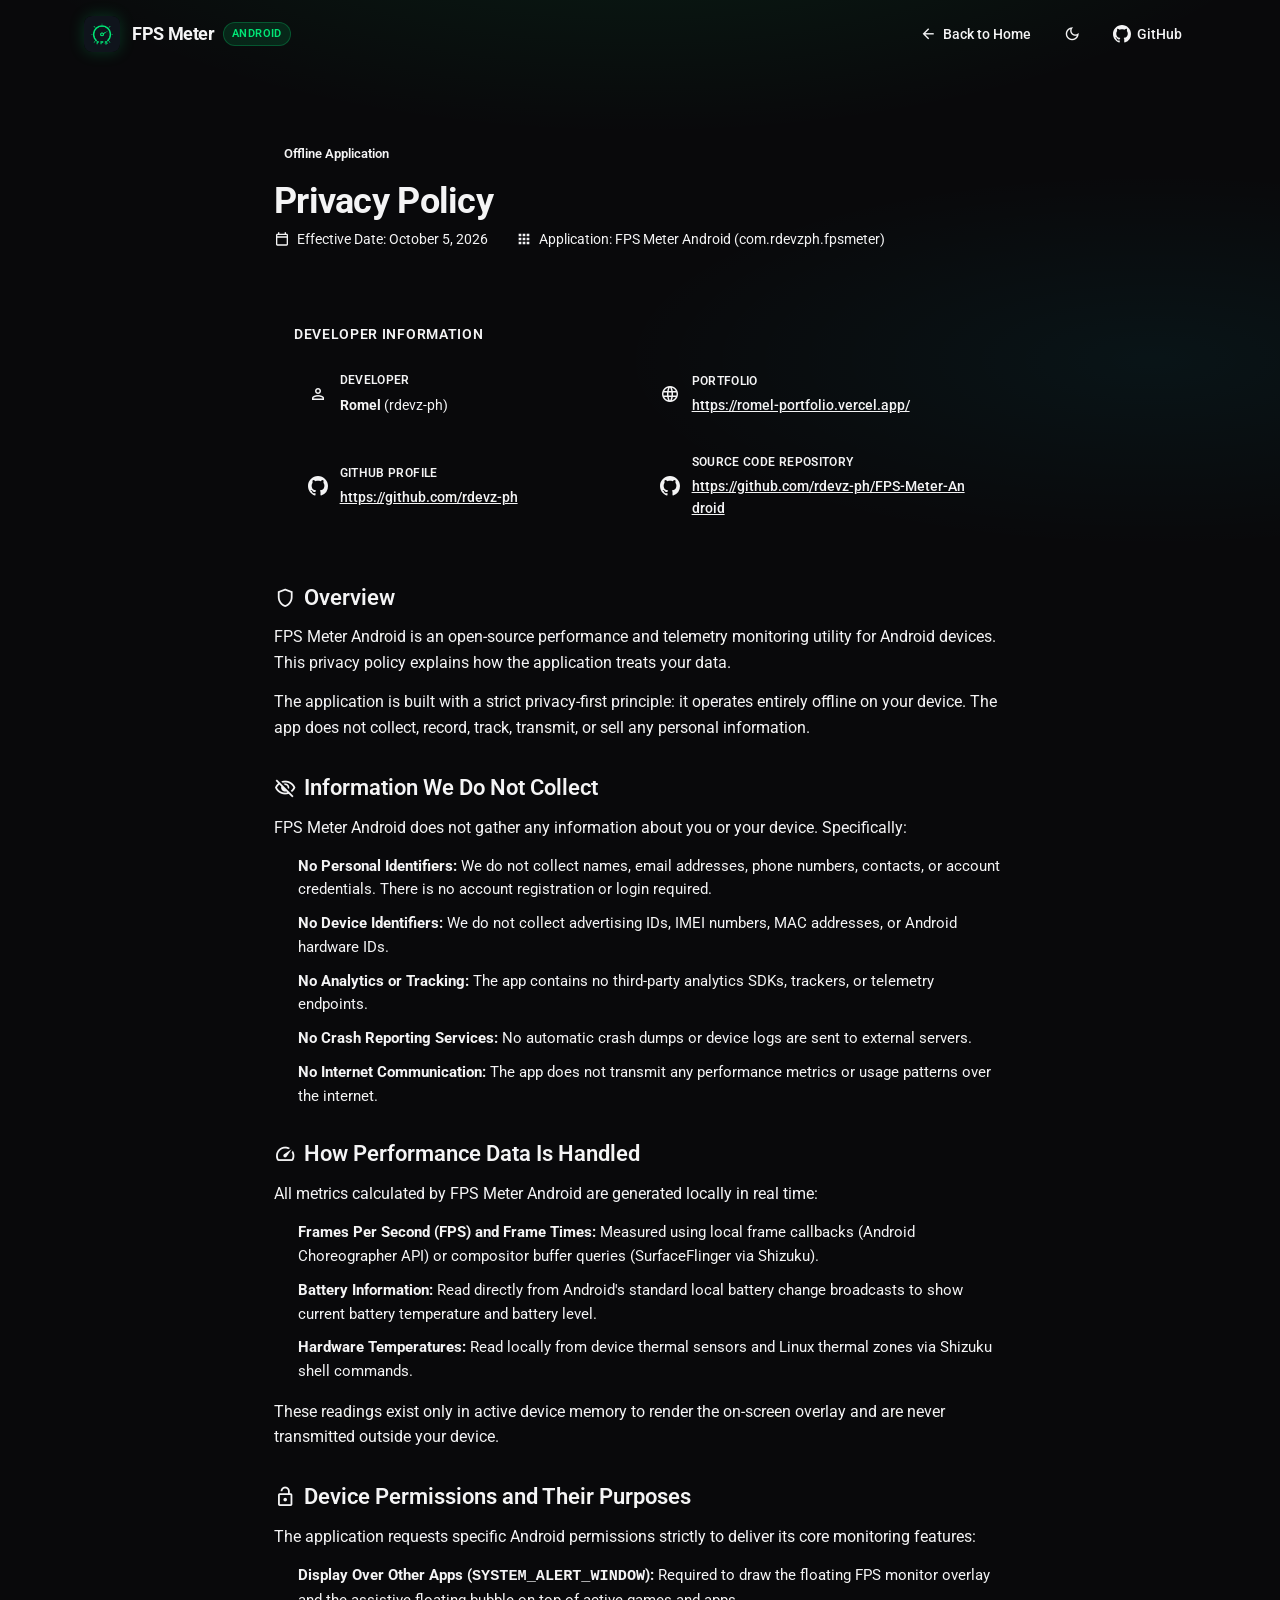
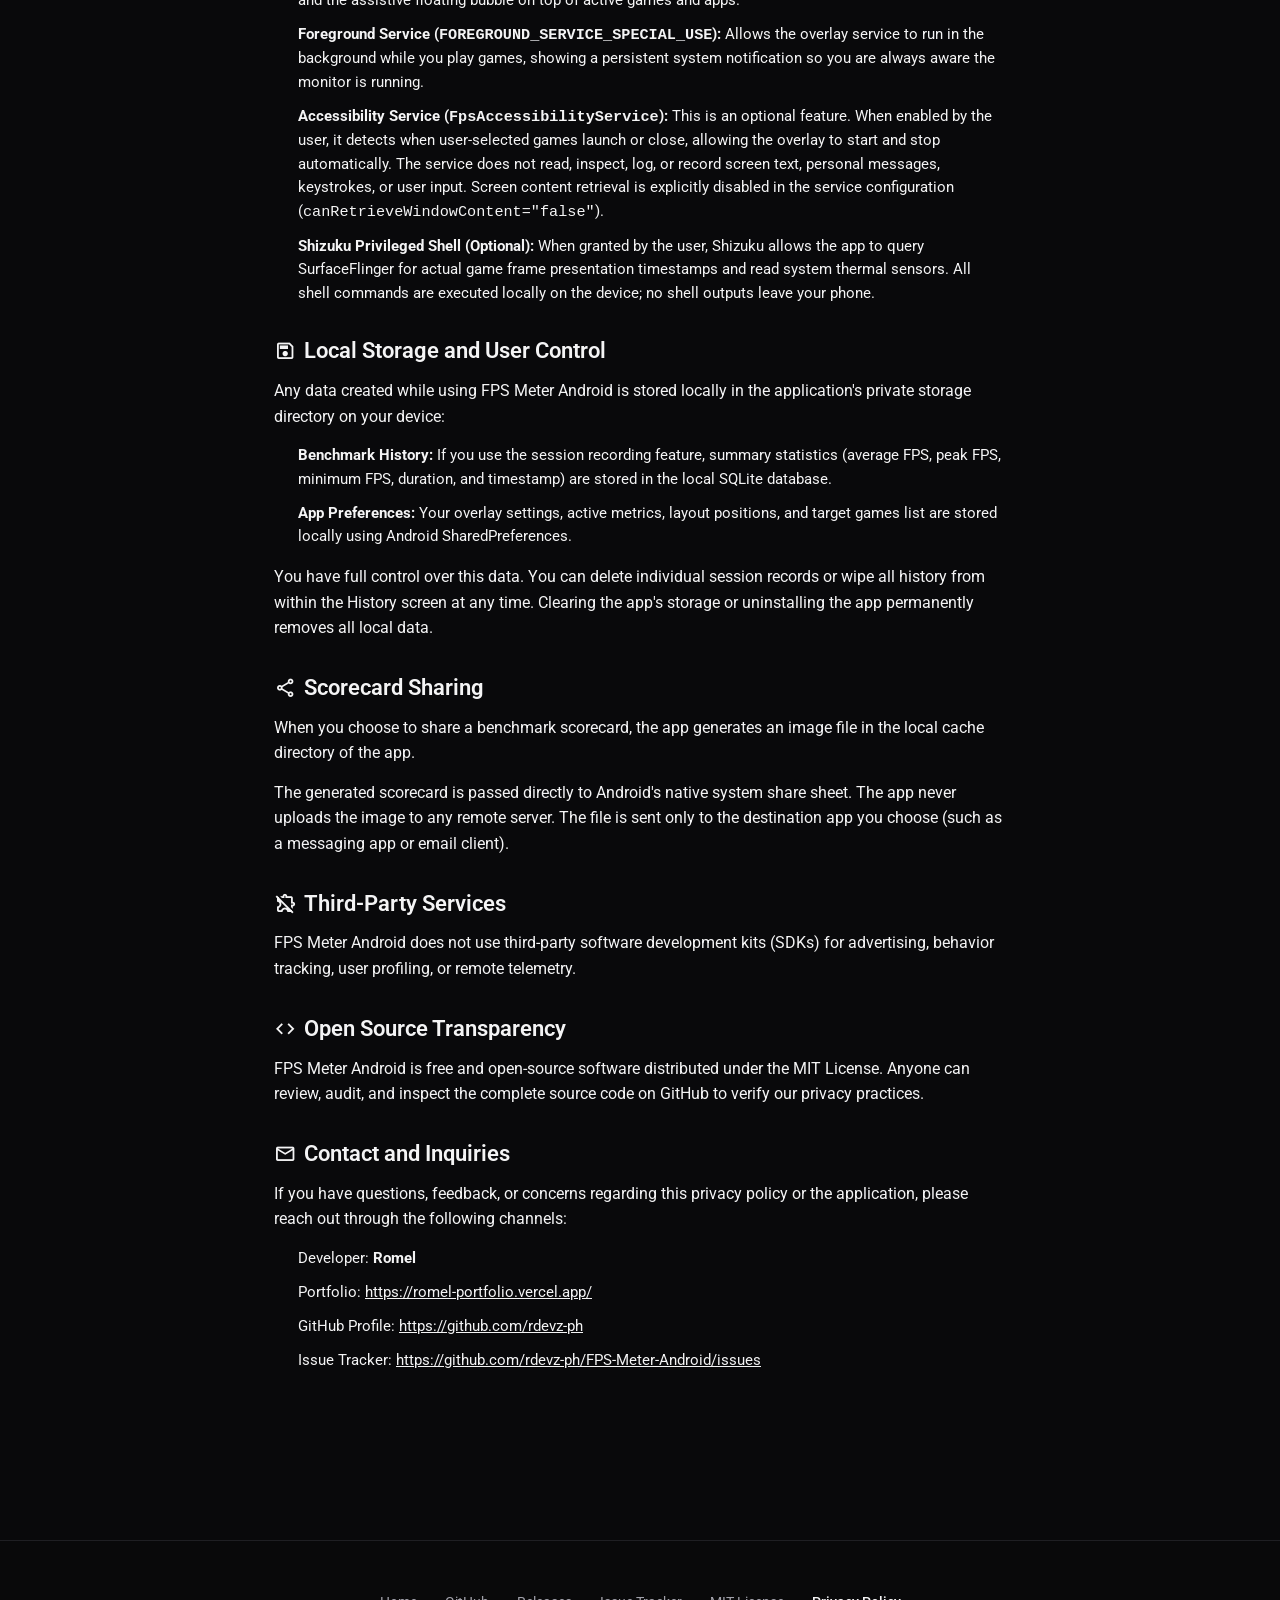
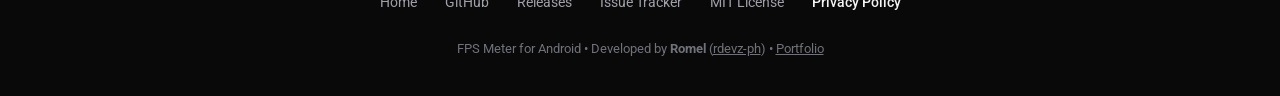
==== commit 63dbcc8b: "style: improve responsiveness and icon alignment on privacy page" ====
--- a/docs/privacy.html
+++ b/docs/privacy.html
@@ -38,10 +38,20 @@
   <link rel="stylesheet" href="style.css">
 
   <style>
+    *, *::before, *::after {
+      box-sizing: border-box;
+    }
+
+    body {
+      overflow-x: hidden;
+      width: 100%;
+    }
+
     .policy-container {
       max-width: 860px;
       margin: 0 auto;
-      padding: 2.5rem 1.5rem 5rem;
+      padding: 2rem 1.5rem 5rem;
+      width: 100%;
     }
 
     .policy-card {
@@ -50,18 +60,13 @@
       border-radius: var(--md-sys-shape-corner-extra-large);
       padding: 2.5rem;
       margin-bottom: 2rem;
-    }
-
-    @media (max-width: 640px) {
-      .policy-card {
-        padding: 1.5rem;
-      }
+      width: 100%;
     }
 
     .policy-header {
-      margin-bottom: 2.5rem;
+      margin-bottom: 2rem;
       border-bottom: 1px solid var(--md-sys-color-outline-variant);
-      padding-bottom: 1.75rem;
+      padding-bottom: 1.5rem;
     }
 
     .policy-title {
@@ -70,62 +75,122 @@
       color: var(--md-sys-color-on-surface);
       margin-bottom: 0.5rem;
       letter-spacing: -0.02em;
+      line-height: 1.2;
     }
 
     .policy-meta {
       display: flex;
       flex-wrap: wrap;
-      gap: 1rem;
-      font-size: 0.875rem;
+      align-items: center;
+      gap: 0.75rem 1.75rem;
+      font-size: 0.85rem;
       color: var(--md-sys-color-on-surface-variant);
     }
 
-    .policy-meta span {
+    .policy-meta-item {
       display: inline-flex;
       align-items: center;
-      gap: 0.35rem;
-    }
-
+      gap: 0.45rem;
+      min-width: 0;
+    }
+
+    .policy-meta-icon {
+      width: 16px;
+      height: 16px;
+      flex-shrink: 0;
+      color: var(--md-sys-color-on-surface-variant);
+      display: inline-block;
+      user-select: none;
+      -webkit-user-select: none;
+    }
+
+    .policy-meta-text {
+      line-height: 1.25;
+      font-size: 0.85rem;
+      overflow-wrap: anywhere;
+    }
+
+    /* Responsive Developer Information Box */
     .dev-box {
       background-color: var(--md-sys-color-surface-container-high);
       border: 1px solid var(--md-sys-color-outline-variant);
       border-radius: var(--md-sys-shape-corner-large);
-      padding: 1.25rem 1.5rem;
+      padding: 1.25rem;
       margin: 1.5rem 0 2rem;
     }
 
     .dev-box h3 {
-      font-size: 1rem;
+      font-size: 0.85rem;
       font-weight: 600;
       color: var(--md-sys-color-primary);
-      margin-bottom: 0.75rem;
-    }
-
-    .dev-box-list {
-      list-style: none;
-      padding: 0;
-      margin: 0;
+      margin-bottom: 0.85rem;
+      text-transform: uppercase;
+      letter-spacing: 0.05em;
+    }
+
+    .dev-grid {
+      display: grid;
+      grid-template-columns: repeat(auto-fit, minmax(280px, 1fr));
+      gap: 0.75rem;
+    }
+
+    .dev-item {
+      display: flex;
+      align-items: center;
+      gap: 0.75rem;
+      padding: 0.75rem 0.85rem;
+      background-color: var(--md-sys-color-surface-container);
+      border: 1px solid var(--md-sys-color-outline-variant);
+      border-radius: var(--md-sys-shape-corner-medium);
+      min-width: 0;
+    }
+
+    .dev-icon {
+      color: var(--md-sys-color-primary);
+      font-size: 1.25rem;
+      width: 1.25rem;
+      height: 1.25rem;
+      display: inline-flex;
+      align-items: center;
+      justify-content: center;
+      flex-shrink: 0;
+      line-height: 1;
+    }
+
+    .dev-info {
       display: flex;
       flex-direction: column;
-      gap: 0.5rem;
-      font-size: 0.925rem;
-    }
-
-    .dev-box-list li {
-      display: flex;
-      align-items: center;
-      gap: 0.5rem;
+      gap: 0.2rem;
+      min-width: 0;
+      flex: 1;
+    }
+
+    .dev-label {
+      font-size: 0.75rem;
+      font-weight: 600;
+      color: var(--md-sys-color-on-surface-variant);
+      text-transform: uppercase;
+      letter-spacing: 0.03em;
+    }
+
+    .dev-value {
+      font-size: 0.9rem;
       color: var(--md-sys-color-on-surface);
-    }
-
-    .dev-box-list a {
+      overflow-wrap: anywhere;
+      word-break: break-word;
+    }
+
+    .dev-link {
+      font-size: 0.875rem;
       color: var(--md-sys-color-primary);
       text-decoration: underline;
       font-weight: 500;
+      overflow-wrap: anywhere;
+      word-break: break-all;
       transition: opacity 0.2s ease;
     }
 
-    .dev-box-list a:hover {
+    .dev-link:hover {
       opacity: 0.8;
     }
 
@@ -145,11 +210,13 @@
       display: flex;
       align-items: center;
       gap: 0.5rem;
+      line-height: 1.3;
     }
 
     .policy-section h2 .material-symbols-outlined {
       color: var(--md-sys-color-primary);
       font-size: 1.4rem;
+      flex-shrink: 0;
     }
 
     .policy-section p {
@@ -157,6 +224,14 @@
       color: var(--md-sys-color-on-surface-variant);
       line-height: 1.65;
       margin-bottom: 0.85rem;
+      overflow-wrap: anywhere;
+    }
+
+    .policy-section a {
+      color: var(--md-sys-color-primary);
+      text-decoration: underline;
+      overflow-wrap: anywhere;
+      word-break: break-all;
     }
 
     .policy-section ul {
@@ -174,6 +249,7 @@
       font-size: 0.95rem;
       color: var(--md-sys-color-on-surface-variant);
       line-height: 1.55;
+      overflow-wrap: anywhere;
     }
 
     .policy-section ul li::before {
@@ -200,6 +276,13 @@
       background-color: var(--md-sys-color-primary-container);
       color: var(--md-sys-color-on-primary-container);
       margin-bottom: 0.75rem;
+    }
+
+    /* Navigation Action Buttons */
+    .nav-actions {
+      display: flex;
+      align-items: center;
+      gap: 0.5rem;
     }
 
     .nav-btn-link {
@@ -215,11 +298,128 @@
       background-color: var(--md-sys-color-surface-container-high);
       border: 1px solid var(--md-sys-color-outline-variant);
       transition: background-color 0.2s ease, color 0.2s ease;
+      white-space: nowrap;
     }
 
     .nav-btn-link:hover {
       background-color: var(--md-sys-color-surface-container-highest);
       color: var(--md-sys-color-primary);
+    }
+
+    .theme-btn-round {
+      background: transparent;
+      border: 1px solid var(--md-sys-color-outline-variant);
+      cursor: pointer;
+      color: var(--md-sys-color-on-surface);
+      display: flex;
+      align-items: center;
+      justify-content: center;
+      width: 2.4rem;
+      height: 2.4rem;
+      border-radius: 50%;
+      background-color: var(--md-sys-color-surface-container-high);
+      transition: background-color 0.2s ease, color 0.2s ease;
+    }
+
+    .theme-btn-round:hover {
+      background-color: var(--md-sys-color-surface-container-highest);
+      color: var(--md-sys-color-primary);
+    }
+
+    /* Media Queries for Small Screens */
+    @media (max-width: 768px) {
+      .policy-container {
+        padding: 1.25rem 1rem 3.5rem;
+      }
+
+      .policy-card {
+        padding: 1.75rem 1.25rem;
+        border-radius: var(--md-sys-shape-corner-large);
+      }
+
+      .policy-title {
+        font-size: 1.85rem;
+      }
+
+      .dev-grid {
+        grid-template-columns: 1fr;
+      }
+    }
+
+    @media (max-width: 640px) {
+      .nav-btn-text {
+        display: none;
+      }
+
+      .nav-btn-link {
+        padding: 0;
+        width: 2.4rem;
+        height: 2.4rem;
+        border-radius: 50%;
+        justify-content: center;
+      }
+
+      .header-content {
+        padding: 0 0.75rem;
+      }
+
+      .brand-title {
+        font-size: 0.95rem;
+      }
+    }
+
+    @media (max-width: 480px) {
+      .policy-container {
+        padding: 0.75rem 0.5rem 2.5rem;
+      }
+
+      .policy-card {
+        padding: 1.25rem 0.85rem;
+        border-radius: var(--md-sys-shape-corner-large);
+      }
+
+      .policy-header {
+        margin-bottom: 1.5rem;
+        padding-bottom: 1.15rem;
+      }
+
+      .policy-title {
+        font-size: 1.55rem;
+      }
+
+      .policy-meta {
+        flex-direction: column;
+        align-items: flex-start;
+        gap: 0.45rem;
+      }
+
+      .dev-box {
+        padding: 0.95rem 0.75rem;
+        margin: 1.25rem 0 1.5rem;
+      }
+
+      .dev-item {
+        padding: 0.65rem 0.75rem;
+      }
+
+      .policy-section h2 {
+        font-size: 1.15rem;
+      }
+
+      .policy-section p,
+      .policy-section ul li {
+        font-size: 0.9rem;
+      }
+
+      .nav-actions {
+        gap: 0.35rem;
+      }
+
+      .nav-btn-link,
+      .theme-btn-round {
+        width: 2.15rem;
+        height: 2.15rem;
+      }
     }
   </style>
 </head>
@@ -239,22 +439,21 @@
 
       <!-- Quick Action Buttons -->
       <div class="nav-actions">
-        <a href="index.html" class="nav-btn-link">
+        <a href="index.html" class="nav-btn-link" title="Back to Home">
           <span class="material-symbols-outlined" style="font-size: 1.15rem;">arrow_back</span>
-          <span>Back to Home</span>
+          <span class="nav-btn-text">Back to Home</span>
         </a>
 
         <!-- Theme Switcher -->
-        <button id="theme-toggle-btn" class="icon-btn" aria-label="Toggle Theme" title="Theme (Dark / AMOLED / Light)"
-          style="background: transparent; border: none; cursor: pointer; color: var(--md-sys-color-on-surface); display: flex; align-items: center; padding: 0.5rem; border-radius: 50%;">
-          <span class="material-symbols-outlined" id="theme-icon">dark_mode</span>
+        <button id="theme-toggle-btn" class="theme-btn-round" aria-label="Toggle Theme" title="Theme (Dark / AMOLED / Light)">
+          <span class="material-symbols-outlined" id="theme-icon" style="font-size: 1.15rem;">dark_mode</span>
         </button>
 
-        <a href="https://github.com/rdevz-ph/FPS-Meter-Android" target="_blank" rel="noopener noreferrer" class="nav-btn-link">
+        <a href="https://github.com/rdevz-ph/FPS-Meter-Android" target="_blank" rel="noopener noreferrer" class="nav-btn-link" title="GitHub Repository">
           <svg viewBox="0 0 24 24" width="18" height="18" fill="currentColor" aria-hidden="true">
             <path d="M12 0C5.37 0 0 5.37 0 12c0 5.31 3.435 9.795 8.205 11.385.6.105.825-.255.825-.57 0-.285-.015-1.23-.015-2.235-3.015.555-3.795-.735-4.035-1.41-.135-.345-.72-1.41-1.23-1.695-.42-.225-1.02-.78-.015-.795.945-.015 1.62.87 1.845 1.23 1.08 1.815 2.805 1.305 3.495.99.105-.78.42-1.305.765-1.605-2.67-.3-5.46-1.335-5.46-5.925 0-1.305.465-2.385 1.23-3.225-.12-.3-.54-1.53.12-3.18 0 0 1.005-.315 3.3 1.23.96-.27 1.98-.405 3-.405s2.04.135 3 .405c2.295-1.56 3.3-1.23 3.3-1.23.66 1.65.24 2.88.12 3.18.765.84 1.23 1.905 1.23 3.225 0 4.605-2.805 5.625-5.475 5.925.435.375.81 1.095.81 2.22 0 1.605-.015 2.895-.015 3.3 0 .315.225.69.825.57A12.02 12.02 0 0 0 24 12c0-6.63-5.37-12-12-12z"/>
           </svg>
-          <span>GitHub</span>
+          <span class="nav-btn-text">GitHub</span>
         </a>
       </div>
     </div>
@@ -267,42 +466,58 @@
         <span class="policy-badge">Offline Application</span>
         <h1 class="policy-title">Privacy Policy</h1>
         <div class="policy-meta">
-          <span>
-            <span class="material-symbols-outlined" style="font-size: 1rem;">calendar_today</span>
-            Effective Date: October 5, 2026
-          </span>
-          <span>
-            <span class="material-symbols-outlined" style="font-size: 1rem;">apps</span>
-            Application: FPS Meter Android (com.rdevzph.fpsmeter)
-          </span>
+          <div class="policy-meta-item">
+            <svg class="policy-meta-icon" viewBox="0 0 24 24" width="16" height="16" fill="currentColor" aria-hidden="true">
+              <path d="M19 4h-1V2h-2v2H8V2H6v2H5c-1.11 0-1.99.9-1.99 2L3 20c0 1.1.89 2 2 2h14c1.1 0 2-.9 2-2V6c0-1.1-.9-2-2-2zm0 16H5V10h14v10zm0-12H5V6h14v2z"/>
+            </svg>
+            <span class="policy-meta-text">Effective Date: October 5, 2026</span>
+          </div>
+          <div class="policy-meta-item">
+            <svg class="policy-meta-icon" viewBox="0 0 24 24" width="16" height="16" fill="currentColor" aria-hidden="true">
+              <path d="M4 8h4V4H4v4zm6 12h4v-4h-4v4zm-6 0h4v-4H4v4zm0-6h4v-4H4v4zm6 0h4v-4h-4v4zm6-10v4h4V4h-4zm-6 4h4V4h-4v4zm6 6h4v-4h-4v4zm0 6h4v-4h-4v4z"/>
+            </svg>
+            <span class="policy-meta-text">Application: FPS Meter Android (com.rdevzph.fpsmeter)</span>
+          </div>
         </div>
       </div>
 
       <!-- Developer Information Box -->
       <div class="dev-box">
         <h3>Developer Information</h3>
-        <ul class="dev-box-list">
-          <li>
-            <span class="material-symbols-outlined" style="font-size: 1.1rem; color: var(--md-sys-color-primary);">person</span>
-            Developer: <strong>Romel</strong> (rdevz-ph)
-          </li>
-          <li>
-            <span class="material-symbols-outlined" style="font-size: 1.1rem; color: var(--md-sys-color-primary);">language</span>
-            Portfolio: <a href="https://romel-portfolio.vercel.app/" target="_blank" rel="noopener noreferrer">https://romel-portfolio.vercel.app/</a>
-          </li>
-          <li>
-            <svg viewBox="0 0 24 24" width="18" height="18" fill="currentColor" aria-hidden="true" style="color: var(--md-sys-color-primary); flex-shrink: 0;">
+        <div class="dev-grid">
+          <div class="dev-item">
+            <span class="material-symbols-outlined dev-icon">person</span>
+            <div class="dev-info">
+              <span class="dev-label">Developer</span>
+              <span class="dev-value"><strong>Romel</strong> (rdevz-ph)</span>
+            </div>
+          </div>
+          <div class="dev-item">
+            <span class="material-symbols-outlined dev-icon">language</span>
+            <div class="dev-info">
+              <span class="dev-label">Portfolio</span>
+              <a href="https://romel-portfolio.vercel.app/" target="_blank" rel="noopener noreferrer" class="dev-link">https://romel-portfolio.vercel.app/</a>
+            </div>
+          </div>
+          <div class="dev-item">
+            <svg class="dev-icon" viewBox="0 0 24 24" width="18" height="18" fill="currentColor" aria-hidden="true">
               <path d="M12 0C5.37 0 0 5.37 0 12c0 5.31 3.435 9.795 8.205 11.385.6.105.825-.255.825-.57 0-.285-.015-1.23-.015-2.235-3.015.555-3.795-.735-4.035-1.41-.135-.345-.72-1.41-1.23-1.695-.42-.225-1.02-.78-.015-.795.945-.015 1.62.87 1.845 1.23 1.08 1.815 2.805 1.305 3.495.99.105-.78.42-1.305.765-1.605-2.67-.3-5.46-1.335-5.46-5.925 0-1.305.465-2.385 1.23-3.225-.12-.3-.54-1.53.12-3.18 0 0 1.005-.315 3.3 1.23.96-.27 1.98-.405 3-.405s2.04.135 3 .405c2.295-1.56 3.3-1.23 3.3-1.23.66 1.65.24 2.88.12 3.18.765.84 1.23 1.905 1.23 3.225 0 4.605-2.805 5.625-5.475 5.925.435.375.81 1.095.81 2.22 0 1.605-.015 2.895-.015 3.3 0 .315.225.69.825.57A12.02 12.02 0 0 0 24 12c0-6.63-5.37-12-12-12z"/>
             </svg>
-            GitHub Profile: <a href="https://github.com/rdevz-ph" target="_blank" rel="noopener noreferrer">https://github.com/rdevz-ph</a>
-          </li>
-          <li>
-            <svg viewBox="0 0 24 24" width="18" height="18" fill="currentColor" aria-hidden="true" style="color: var(--md-sys-color-primary); flex-shrink: 0;">
+            <div class="dev-info">
+              <span class="dev-label">GitHub Profile</span>
+              <a href="https://github.com/rdevz-ph" target="_blank" rel="noopener noreferrer" class="dev-link">https://github.com/rdevz-ph</a>
+            </div>
+          </div>
+          <div class="dev-item">
+            <svg class="dev-icon" viewBox="0 0 24 24" width="18" height="18" fill="currentColor" aria-hidden="true">
               <path d="M12 0C5.37 0 0 5.37 0 12c0 5.31 3.435 9.795 8.205 11.385.6.105.825-.255.825-.57 0-.285-.015-1.23-.015-2.235-3.015.555-3.795-.735-4.035-1.41-.135-.345-.72-1.41-1.23-1.695-.42-.225-1.02-.78-.015-.795.945-.015 1.62.87 1.845 1.23 1.08 1.815 2.805 1.305 3.495.99.105-.78.42-1.305.765-1.605-2.67-.3-5.46-1.335-5.46-5.925 0-1.305.465-2.385 1.23-3.225-.12-.3-.54-1.53.12-3.18 0 0 1.005-.315 3.3 1.23.96-.27 1.98-.405 3-.405s2.04.135 3 .405c2.295-1.56 3.3-1.23 3.3-1.23.66 1.65.24 2.88.12 3.18.765.84 1.23 1.905 1.23 3.225 0 4.605-2.805 5.625-5.475 5.925.435.375.81 1.095.81 2.22 0 1.605-.015 2.895-.015 3.3 0 .315.225.69.825.57A12.02 12.02 0 0 0 24 12c0-6.63-5.37-12-12-12z"/>
             </svg>
-            Source Code Repository: <a href="https://github.com/rdevz-ph/FPS-Meter-Android" target="_blank" rel="noopener noreferrer">https://github.com/rdevz-ph/FPS-Meter-Android</a>
-          </li>
-        </ul>
+            <div class="dev-info">
+              <span class="dev-label">Source Code Repository</span>
+              <a href="https://github.com/rdevz-ph/FPS-Meter-Android" target="_blank" rel="noopener noreferrer" class="dev-link">https://github.com/rdevz-ph/FPS-Meter-Android</a>
+            </div>
+          </div>
+        </div>
       </div>
 
       <!-- Section 1: Overview -->
@@ -450,9 +665,9 @@
         </p>
         <ul>
           <li>Developer: <strong>Romel</strong></li>
-          <li>Portfolio: <a href="https://romel-portfolio.vercel.app/" target="_blank" rel="noopener noreferrer" style="color: var(--md-sys-color-primary); text-decoration: underline;">https://romel-portfolio.vercel.app/</a></li>
-          <li>GitHub Profile: <a href="https://github.com/rdevz-ph" target="_blank" rel="noopener noreferrer" style="color: var(--md-sys-color-primary); text-decoration: underline;">https://github.com/rdevz-ph</a></li>
-          <li>Issue Tracker: <a href="https://github.com/rdevz-ph/FPS-Meter-Android/issues" target="_blank" rel="noopener noreferrer" style="color: var(--md-sys-color-primary); text-decoration: underline;">https://github.com/rdevz-ph/FPS-Meter-Android/issues</a></li>
+          <li>Portfolio: <a href="https://romel-portfolio.vercel.app/" target="_blank" rel="noopener noreferrer">https://romel-portfolio.vercel.app/</a></li>
+          <li>GitHub Profile: <a href="https://github.com/rdevz-ph" target="_blank" rel="noopener noreferrer">https://github.com/rdevz-ph</a></li>
+          <li>Issue Tracker: <a href="https://github.com/rdevz-ph/FPS-Meter-Android/issues" target="_blank" rel="noopener noreferrer">https://github.com/rdevz-ph/FPS-Meter-Android/issues</a></li>
         </ul>
       </section>
     </article>
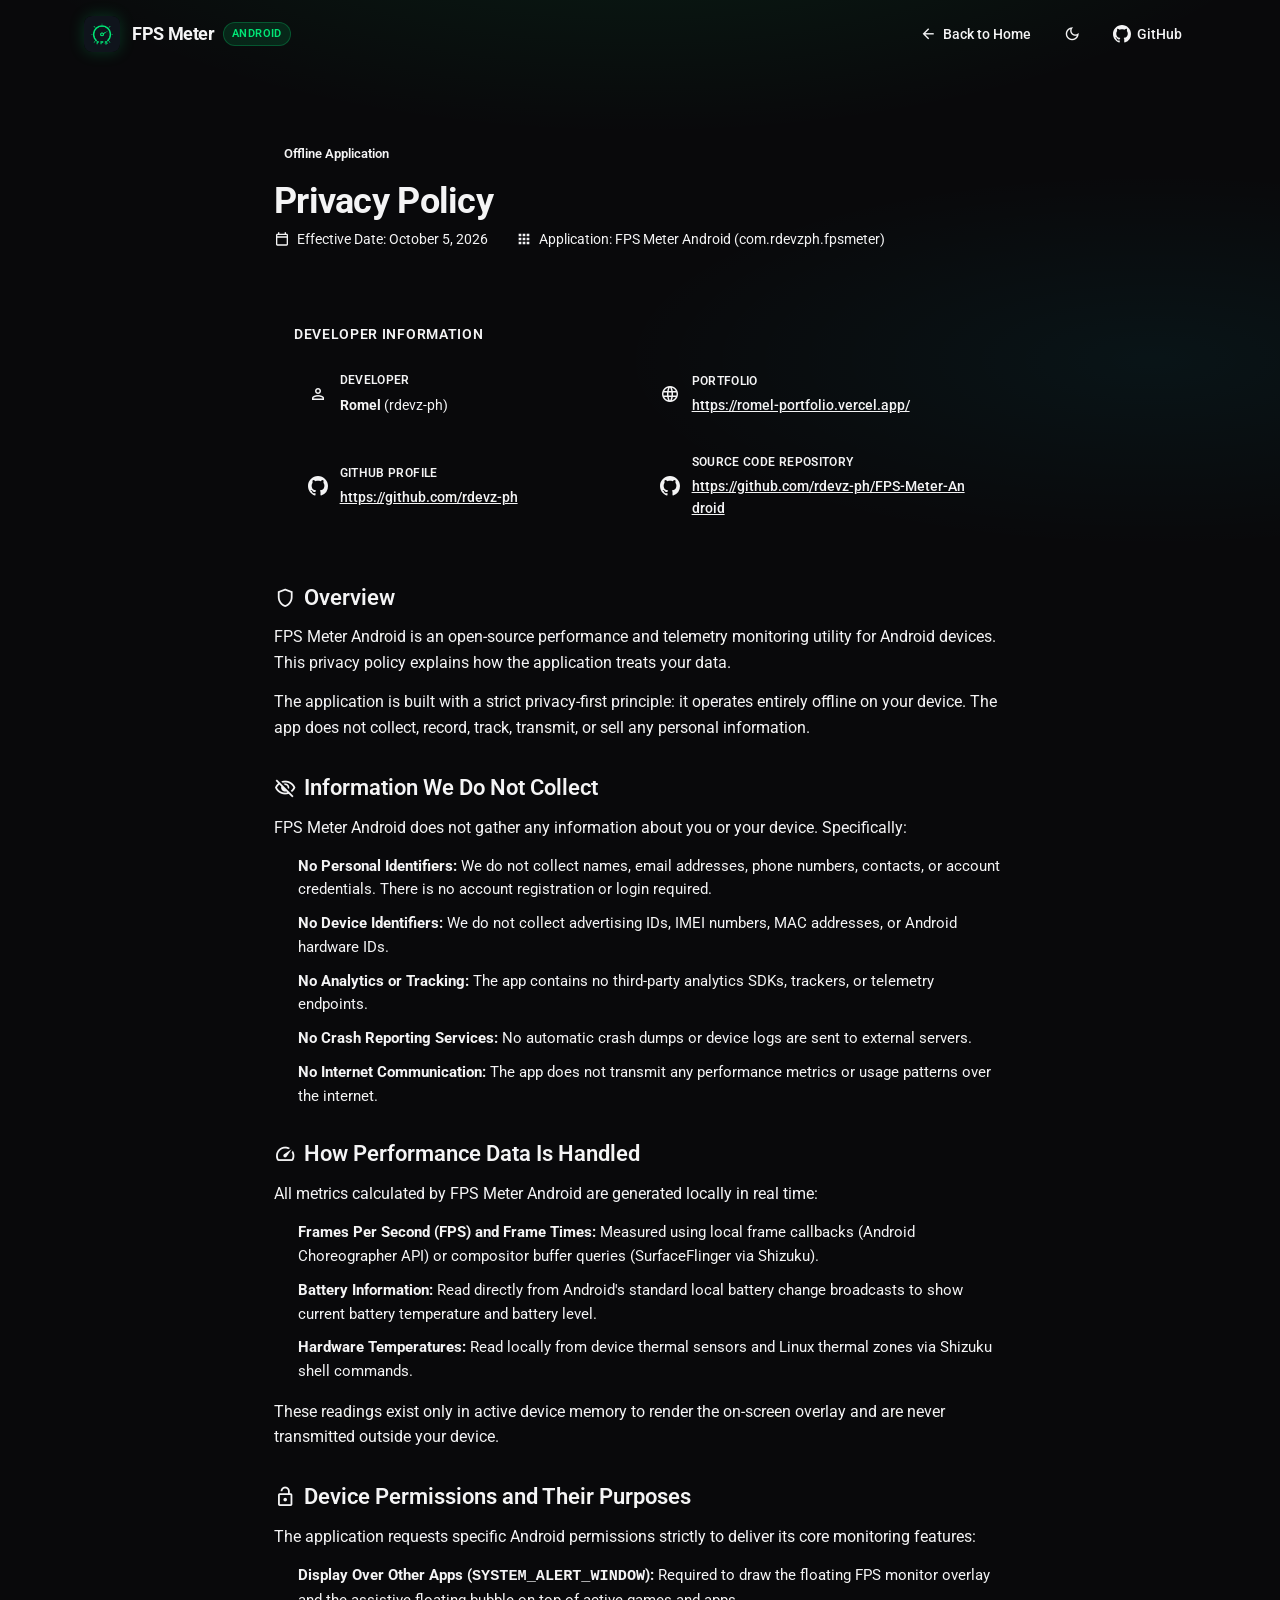
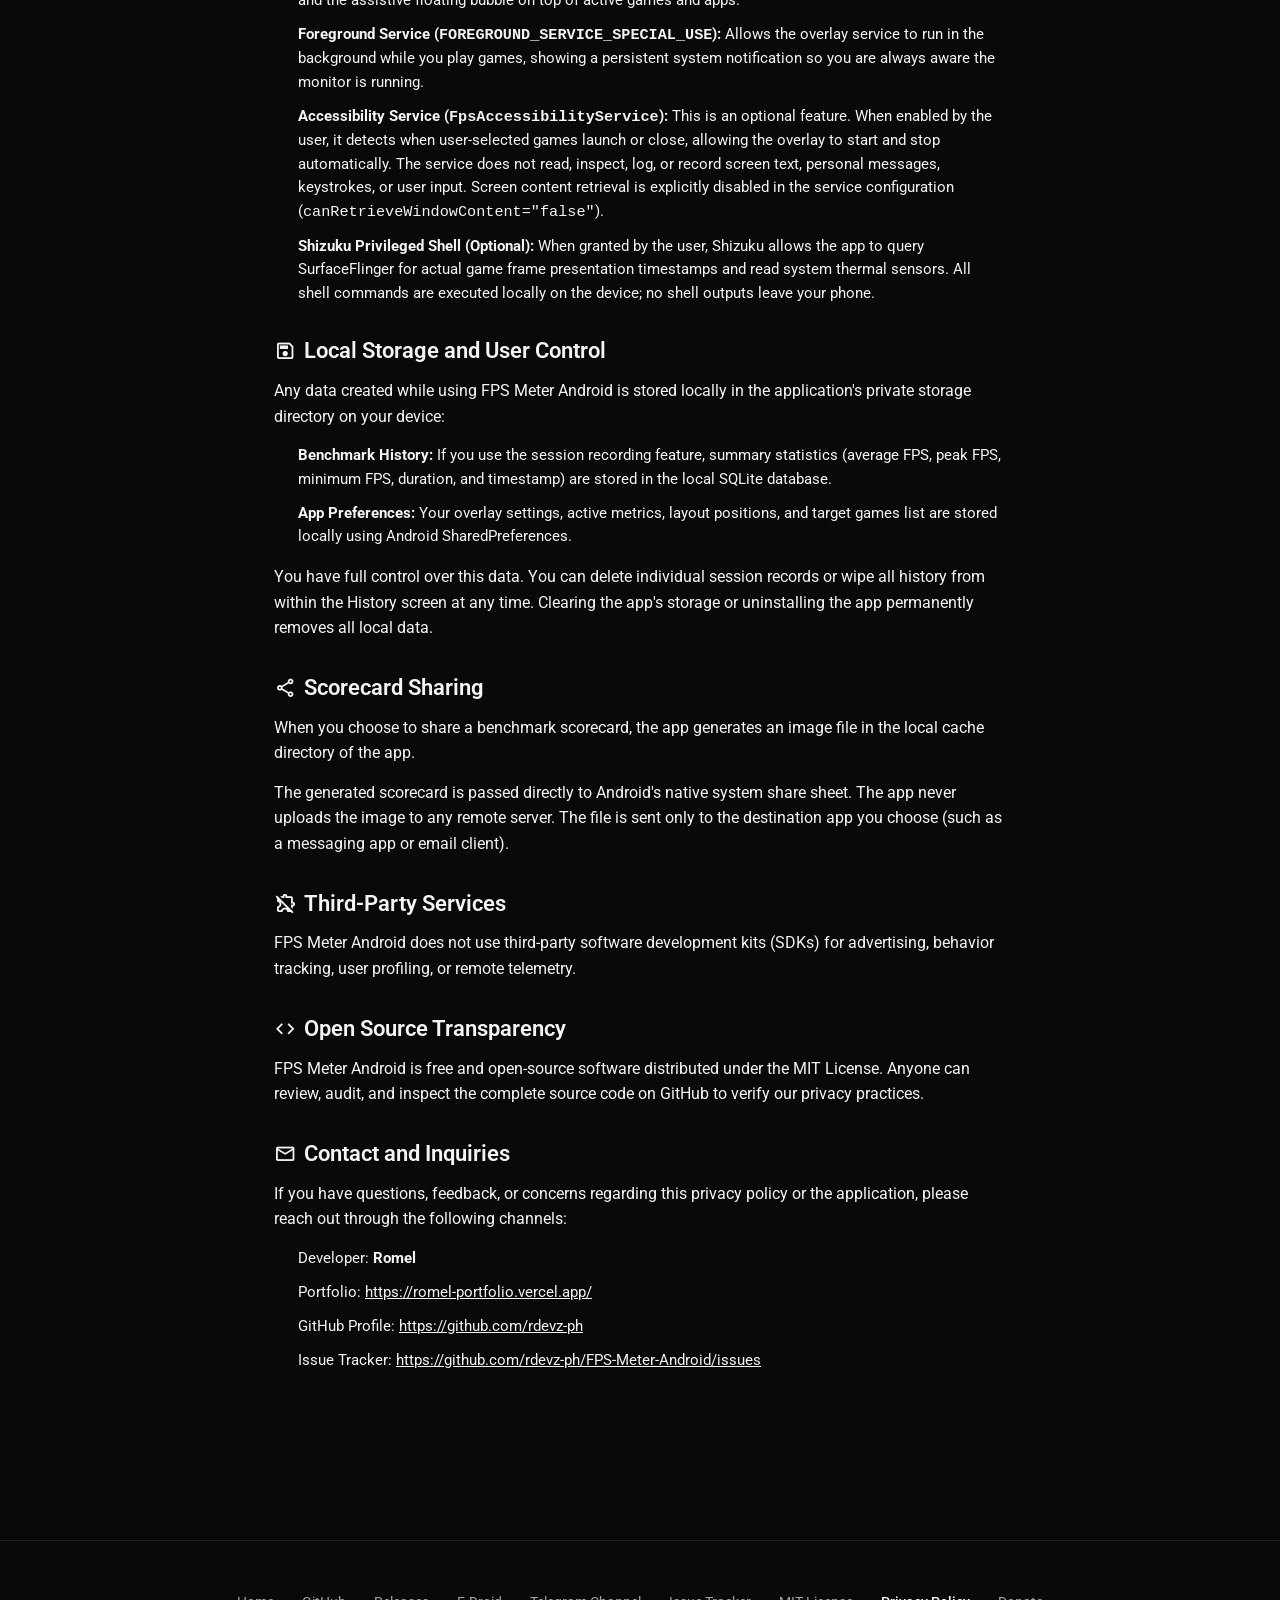
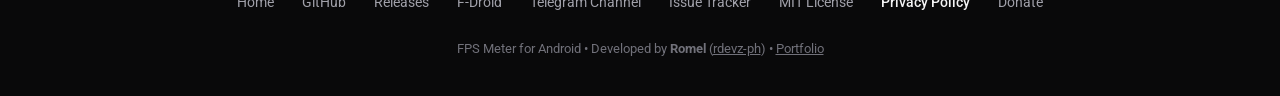
==== commit a130fa4d: "feat: add dedicated donation page to github pages showcase - Add docs/donate.html featuring project " ====
--- a/docs/privacy.html
+++ b/docs/privacy.html
@@ -680,9 +680,12 @@
         <li><a href="index.html" class="footer-link">Home</a></li>
         <li><a href="https://github.com/rdevz-ph/FPS-Meter-Android" target="_blank" rel="noopener noreferrer" class="footer-link">GitHub</a></li>
         <li><a href="https://github.com/rdevz-ph/FPS-Meter-Android/releases" target="_blank" rel="noopener noreferrer" class="footer-link">Releases</a></li>
+        <li><a href="https://f-droid.org/en/packages/com.rdevzph.fpsmeter/" target="_blank" rel="noopener noreferrer" class="footer-link">F-Droid</a></li>
+        <li><a href="https://t.me/fpsmeterandroid" target="_blank" rel="noopener noreferrer" class="footer-link">Telegram Channel</a></li>
         <li><a href="https://github.com/rdevz-ph/FPS-Meter-Android/issues" target="_blank" rel="noopener noreferrer" class="footer-link">Issue Tracker</a></li>
         <li><a href="https://github.com/rdevz-ph/FPS-Meter-Android/blob/main/LICENSE" target="_blank" rel="noopener noreferrer" class="footer-link">MIT License</a></li>
         <li><a href="privacy.html" class="footer-link" style="color: var(--md-sys-color-primary); font-weight: 500;">Privacy Policy</a></li>
+        <li><a href="donate.html" class="footer-link">Donate</a></li>
       </ul>
 
       <p class="footer-meta">
